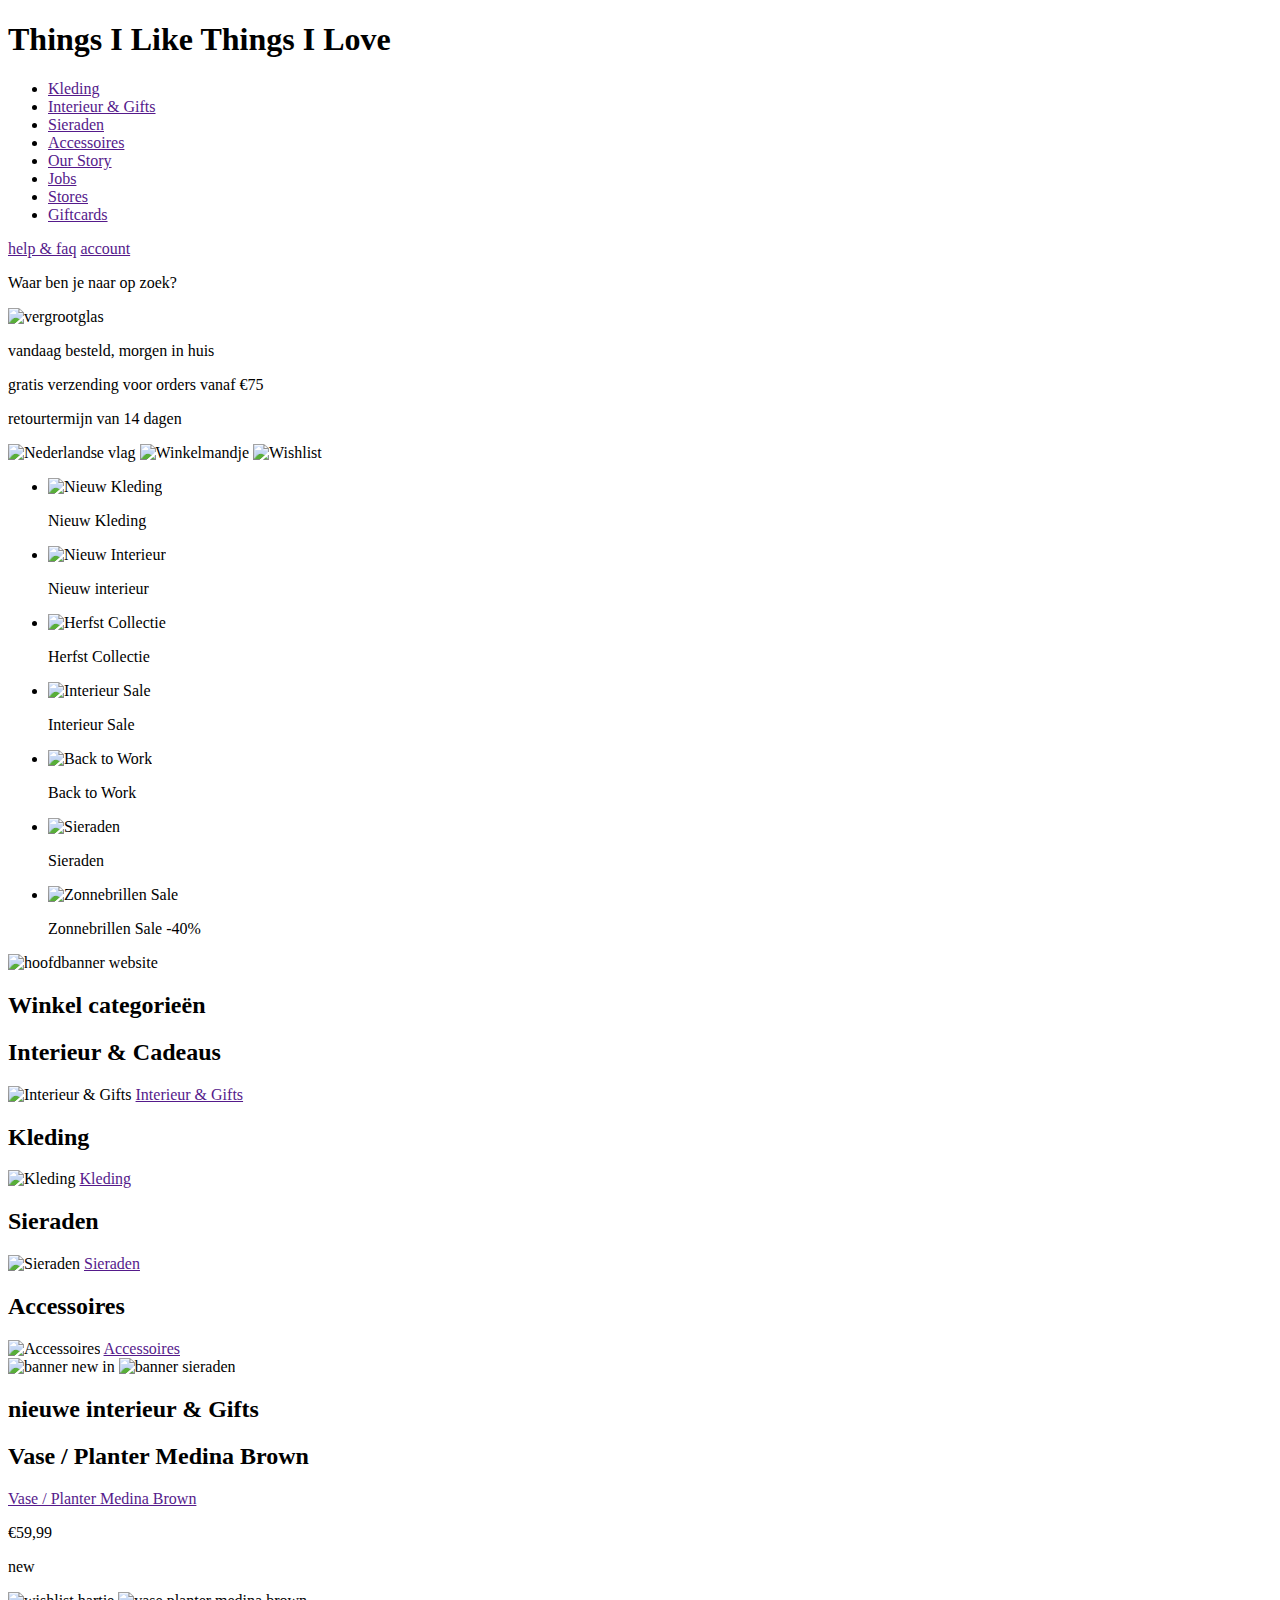
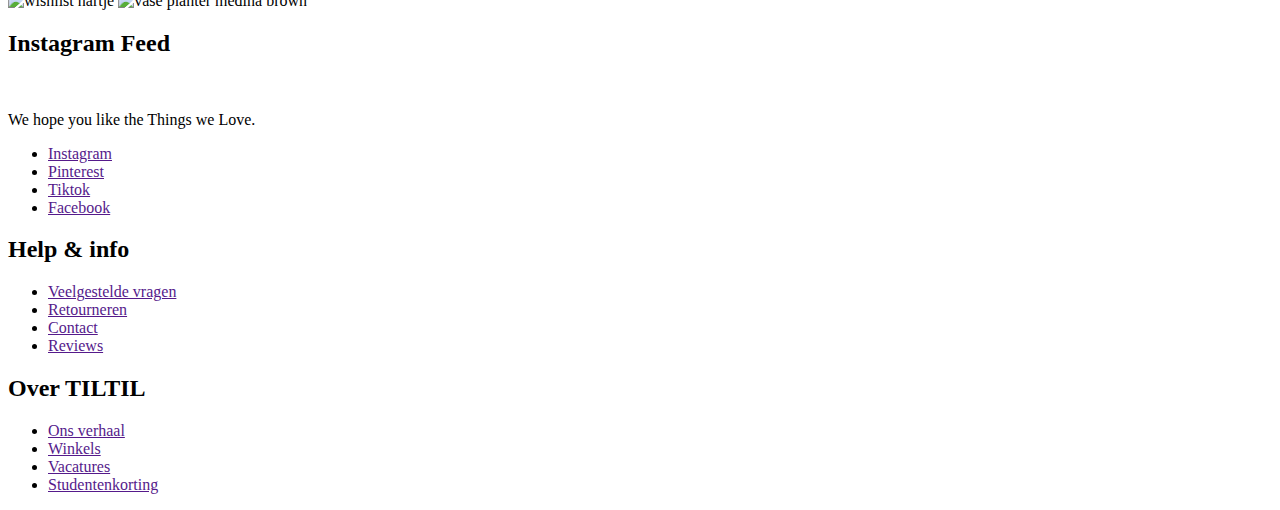
==== index.html @ 5f085f8b "Add files via upload" ====
<!DOCTYPE html>
<html lang="nl">
	
<head>
	<meta charset="UTF-8">
	<meta name="author" content="jouw naam">
	<meta name="viewport" content="width=device-width, initial-scale=1">
	
	<title>Things I Like Things I Love, opdracht FED</title>
	
	<link href="styles/style.css" rel="stylesheet">
	<link href="styles/styleindex.css" rel="stylesheet 2">
	
	<link rel="icon" type="image/svg+xml" href="images/favicon.svg">
</head>

<body>
	<header>
		<h1>Things I Like Things I Love</h1>

		<nav>
			<ul>
			  <li><a href="">Kleding</a></li>
			  <li><a href="">Interieur & Gifts</a></li>
			  <li><a href="">Sieraden</a></li>
			  <li><a href="">Accessoires</a></li>
			  <li><a href="">Our Story</a></li>
			  <li><a href="">Jobs</a></li>
			  <li><a href="">Stores</a></li>
			  <li><a href="">Giftcards</a></li>
			</ul>
		</nav>

		<a href="">help & faq</a>
		<a href="">account</a>

		<p>Waar ben je naar op zoek?</p>
		<img src="" alt="vergrootglas">

		<p>vandaag besteld, morgen in huis</p>
		<p>gratis verzending voor orders vanaf €75</p>
		<p>retourtermijn van 14 dagen</p>

		<img src="" alt="Nederlandse vlag">
		<img src="" alt="Winkelmandje">
		<img src="" alt="Wishlist">

	</header>

	<main>

		<ul>
			<li>
			  <img src="" alt="Nieuw Kleding">
			  <p>Nieuw Kleding</p>
			</li>
			<li>
			  <img src="" alt="Nieuw Interieur">
			  <p>Nieuw interieur</p>
			</li>
			<li>
			  <img src="" alt="Herfst Collectie">
			  <p>Herfst Collectie</p>
			</li>
			<li>
			  <img src="" alt="Interieur Sale">
			  <p>Interieur Sale</p>
			</li>
			<li>
			  <img src="" alt="Back to Work">
			  <p>Back to Work</p>
			</li>
			<li>
			  <img src="" alt="Sieraden">
			  <p>Sieraden</p>
			</li>
			<li>
			  <img src="" alt="Zonnebrillen Sale">
			  <p>Zonnebrillen Sale -40%</p>
			</li>
		</ul>

		<img src="" alt="hoofdbanner website">


		<section>
		
			<h2>Winkel categorieën</h2>

			<section>
			  <h2>Interieur & Cadeaus</h2>
			  <img src="" alt="Interieur & Gifts">
			  <a href="">Interieur & Gifts</a>
			</section>

			<section>
			  <h2>Kleding</h2>
			  <img src="" alt="Kleding">
			  <a href="">Kleding</a>
			</section>

			<section>
			  <h2>Sieraden</h2>
			  <img src="" alt="Sieraden">
			  <a href="">Sieraden</a>
			</section>

			<section>
			  <h2>Accessoires</h2>
			  <img src="" alt="Accessoires">
			  <a href="">Accessoires</a>
			</section>

		  </section>

		<img src="" alt="banner new in">  
		<img src="" alt="banner sieraden">

		<section> 
			<h2>nieuwe interieur & Gifts</h2>

			<section>
				<h2>Vase / Planter Medina Brown</h2>
				<a href="">Vase / Planter Medina Brown</a>
				<p>€59,99</p>
				<p>new</p>
				<img src="" alt="wishlist hartje">
				<img src="" alt="vase planter medina brown">
			</section>

			<!-- nog extra producten toevoegen -->

		</section>

		<section>

			<h2>Instagram Feed</h2>

			<img src="" alt="">
			<img src="" alt="">
			<img src="" alt="">
			<img src="" alt="">
			<img src="" alt="">
			<img src="" alt="">
			<img src="" alt="">
			<img src="" alt="">
			<img src="" alt="">

		</section>

	</main>

	<footer>
		<p>We hope you like the Things we Love.</p>

		<ul>
			<li><a href="">Instagram</a></li>
			<li><a href="">Pinterest</a></li>
			<li><a href="">Tiktok</a></li>
			<li><a href="">Facebook</a></li>
		</ul>

		<nav>
			<H2>Help & info</H2>

			<ul>
			  <li><a href="">Veelgestelde vragen</a></li>
			  <li><a href="">Retourneren</a></li>
			  <li><a href="">Contact</a></li>
			  <li><a href="">Reviews</a></li>
			</ul>

			<H2>Over TILTIL</H2>

			<ul>
			  <li><a href="">Ons verhaal</a></li>
			  <li><a href="">Winkels</a></li>
			  <li><a href="">Vacatures</a></li>
			  <li><a href="">Studentenkorting</a></li>
			</ul>
		</nav>


	</footer>

	<script defer src="scripts/script.js"></script>
</body>
	
</html>
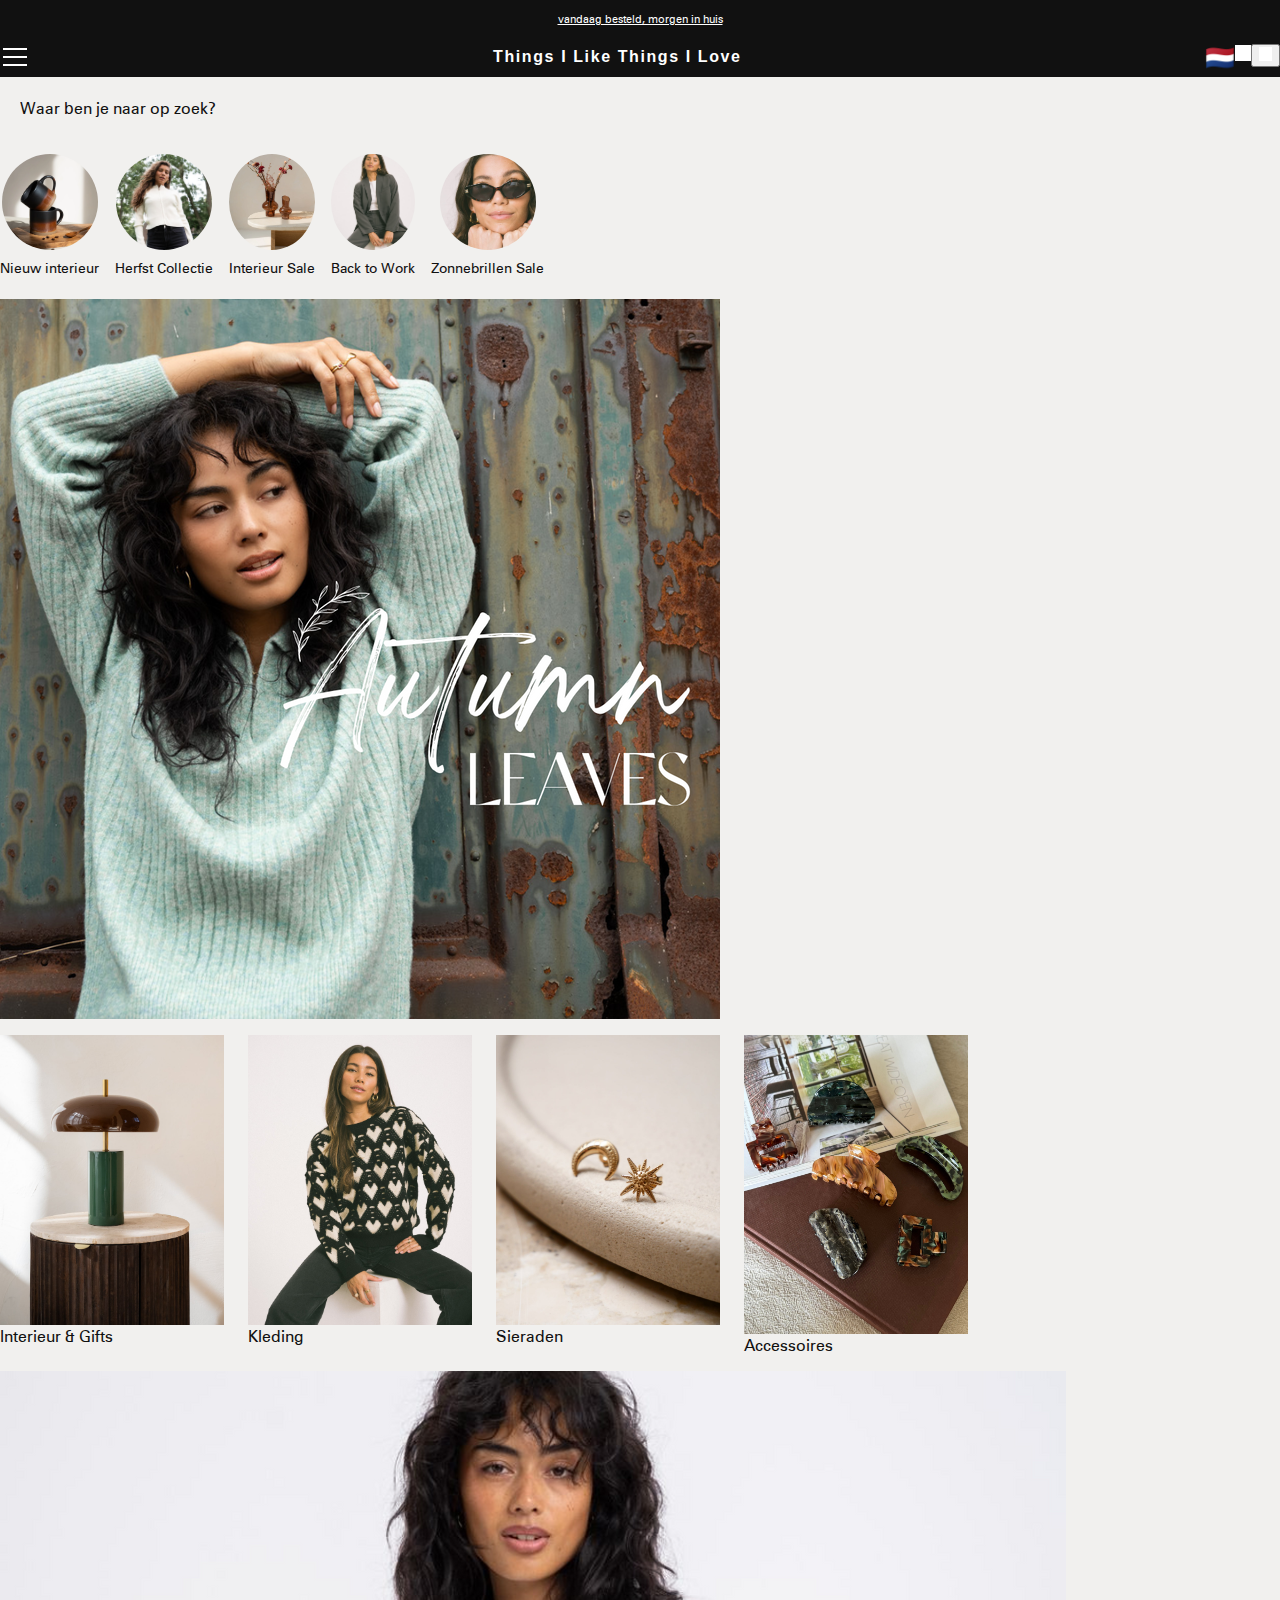
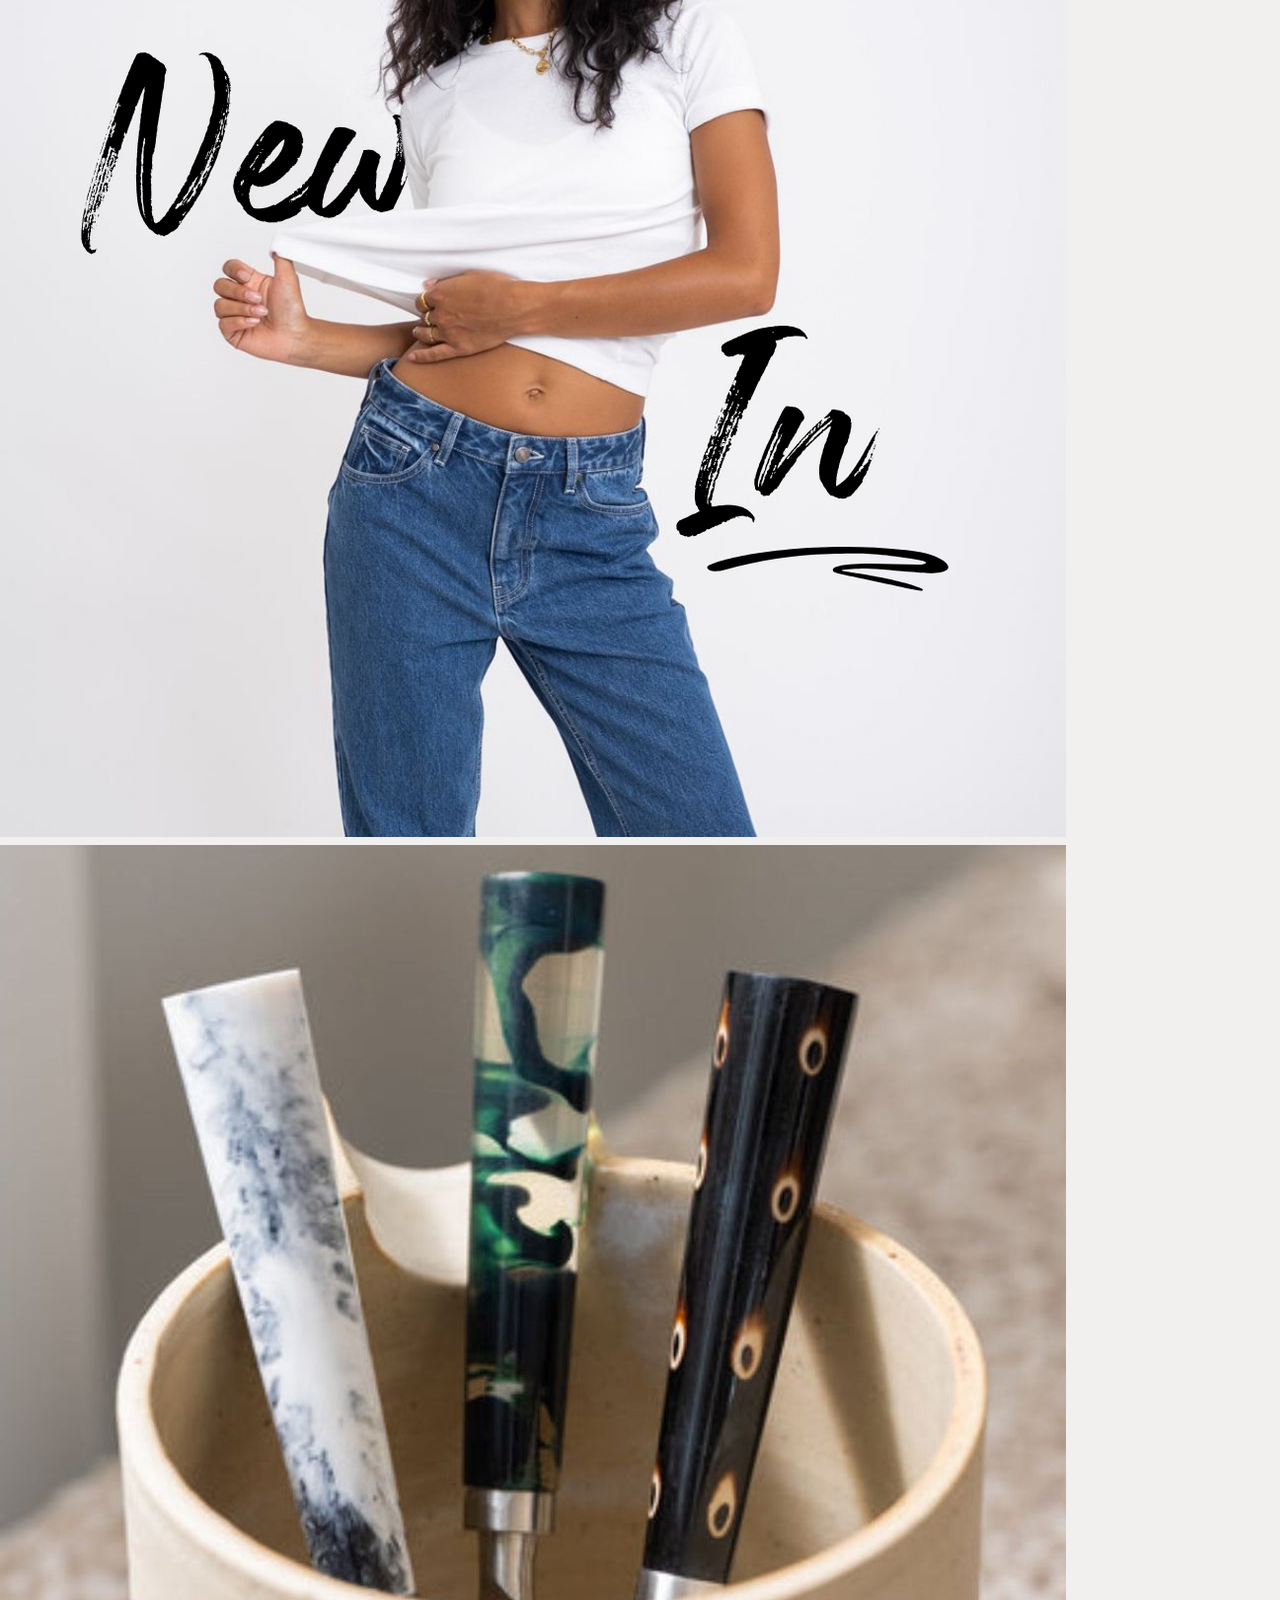
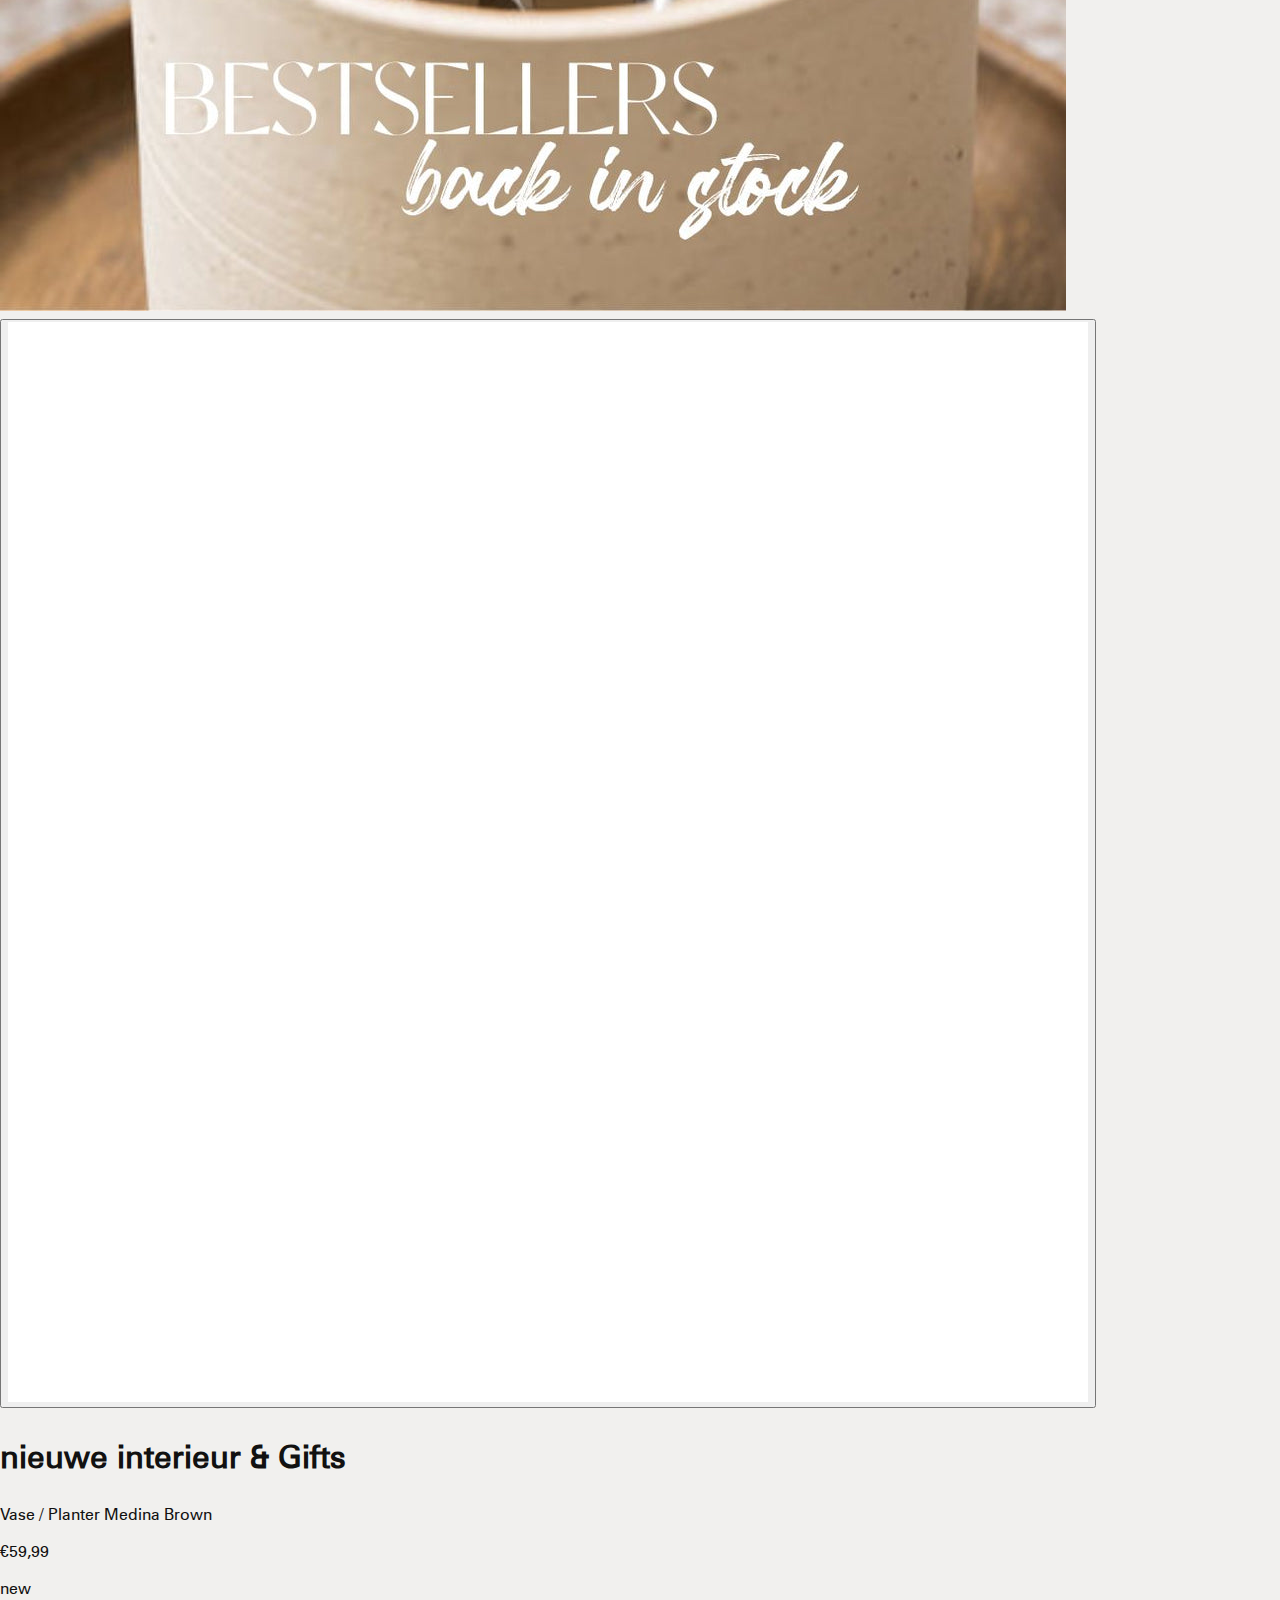
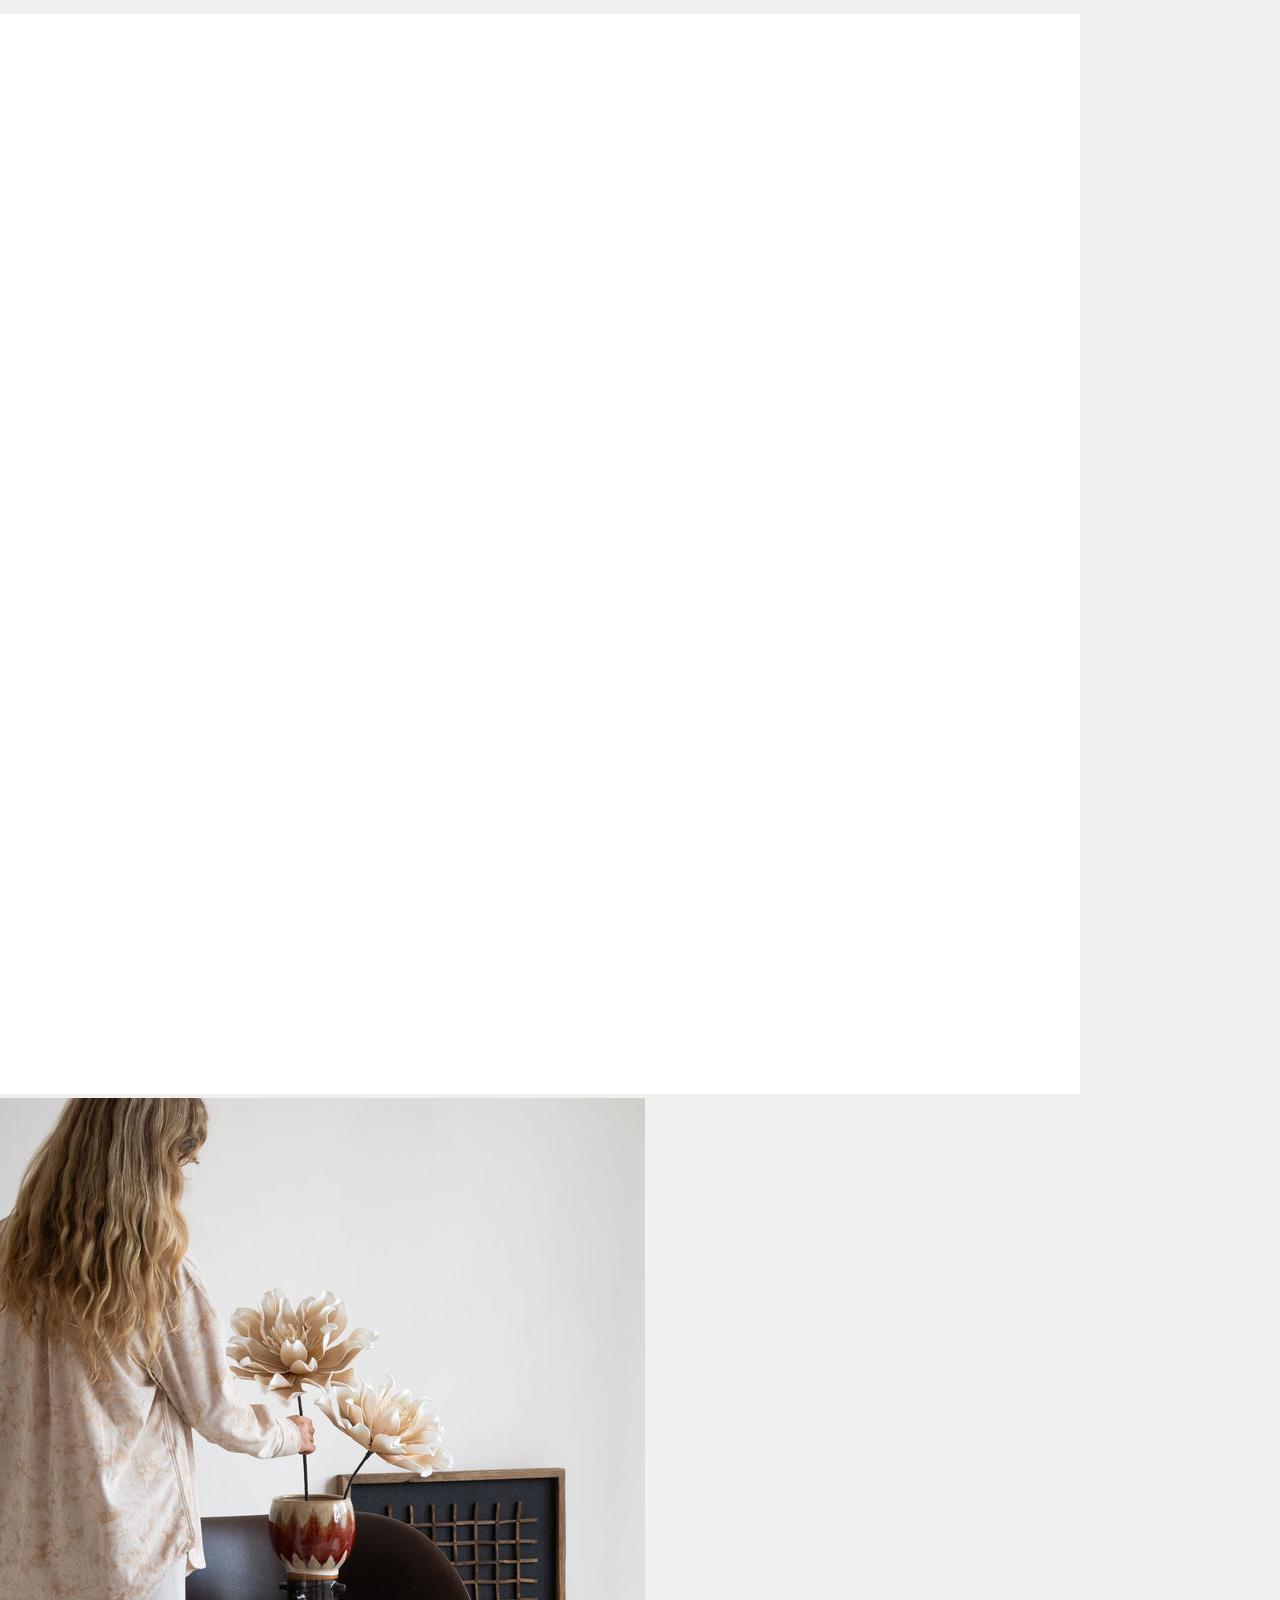
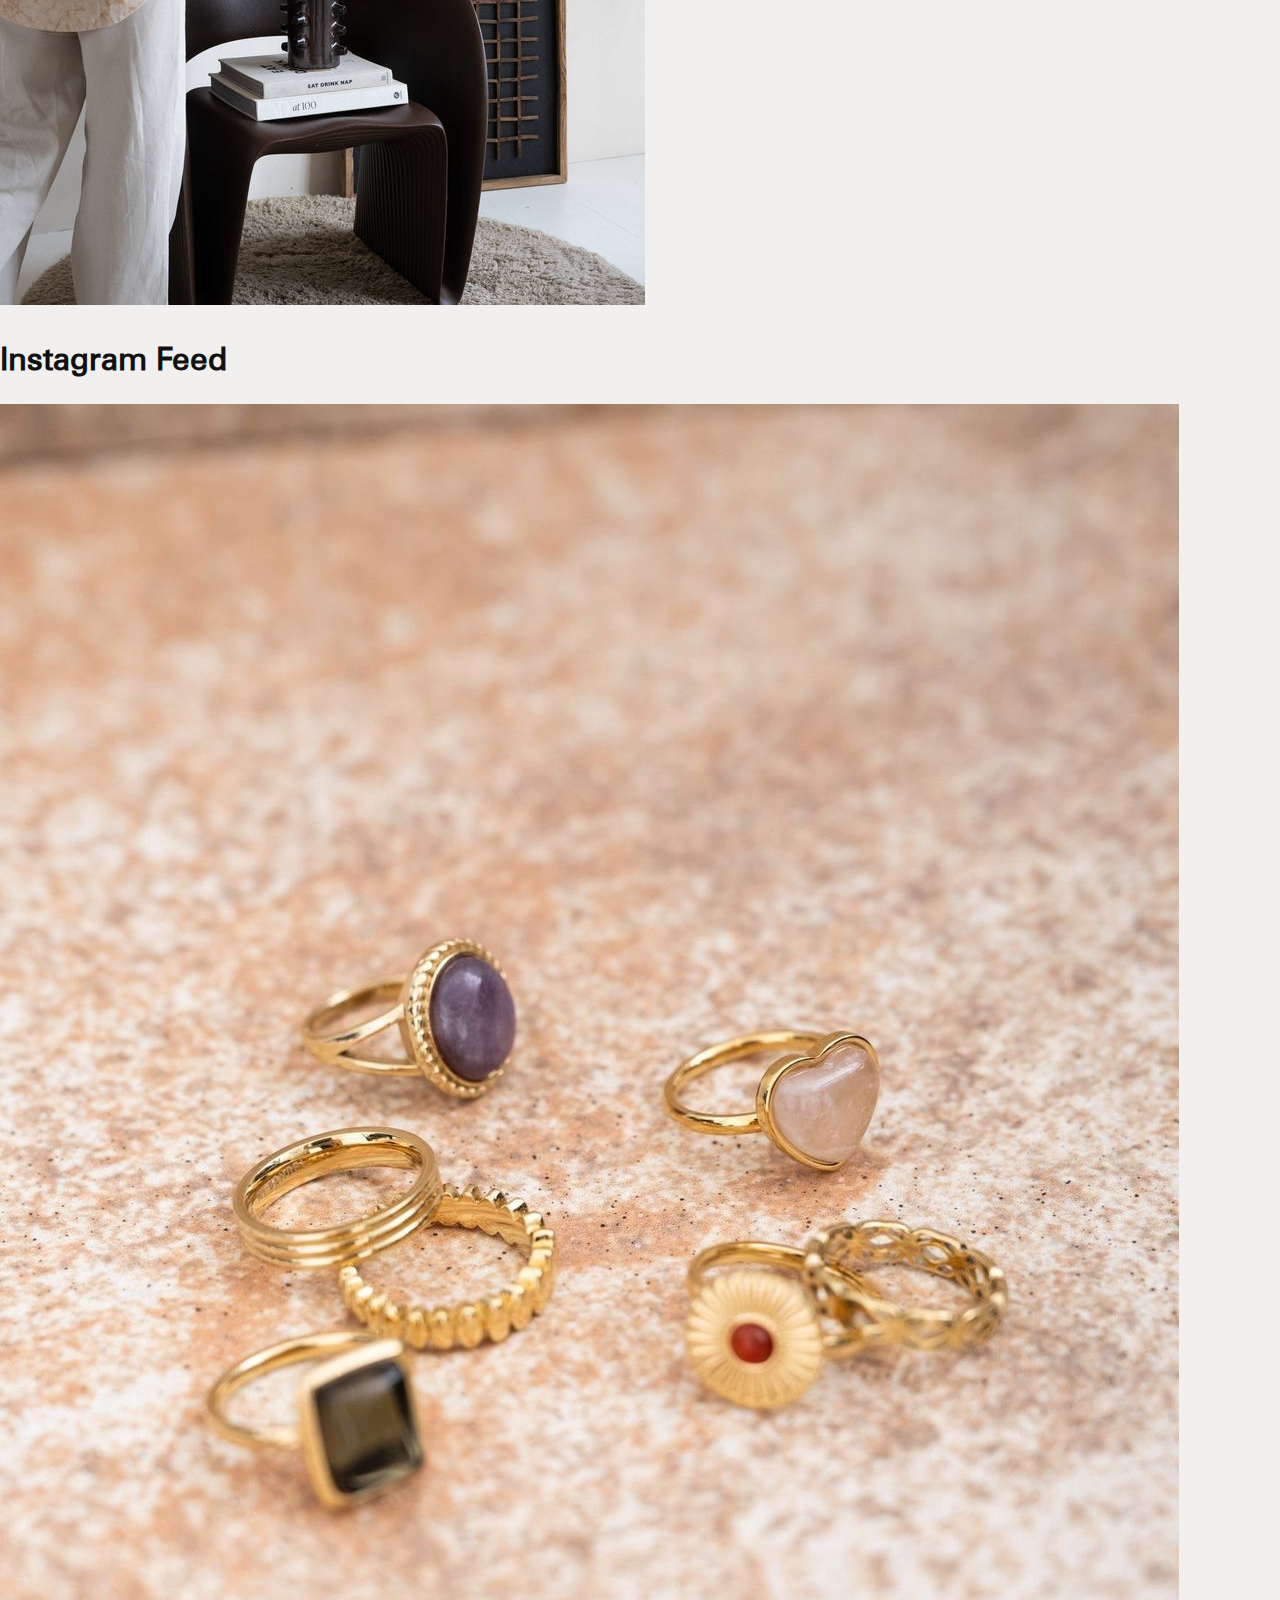
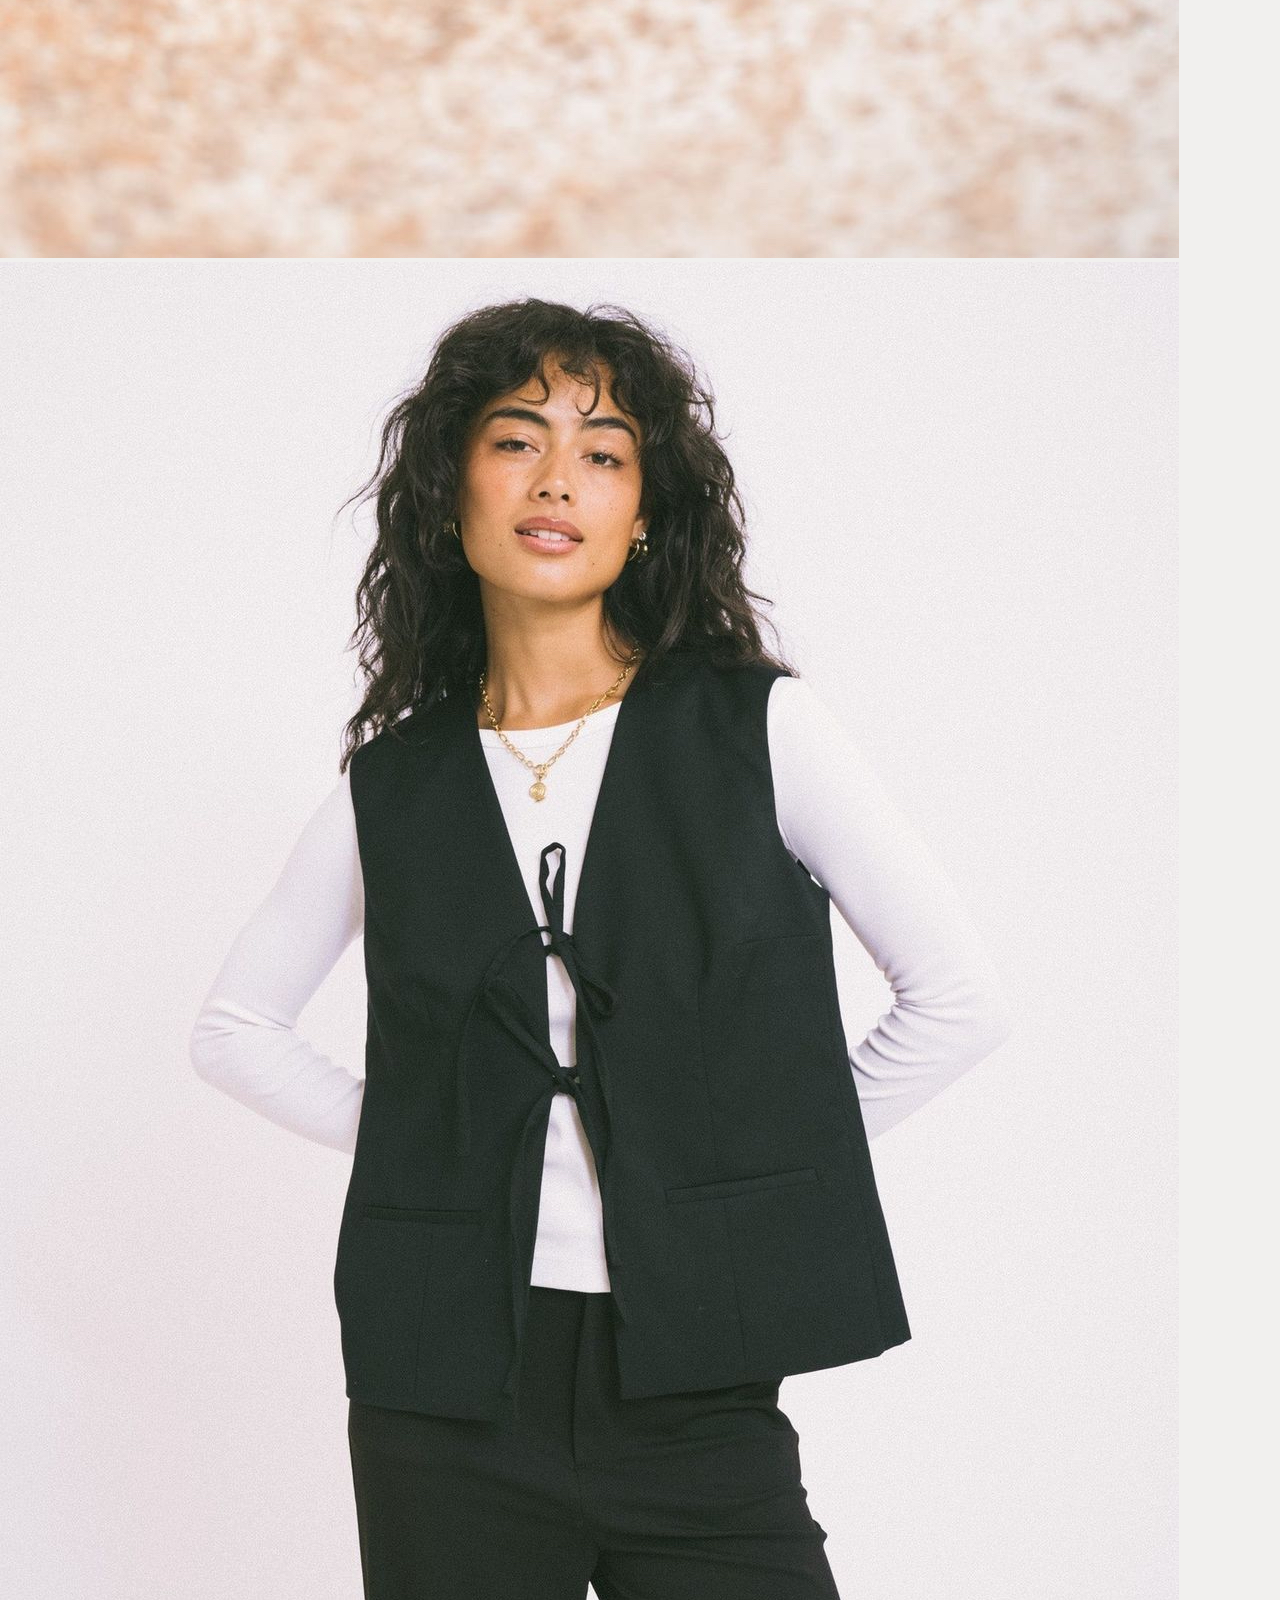
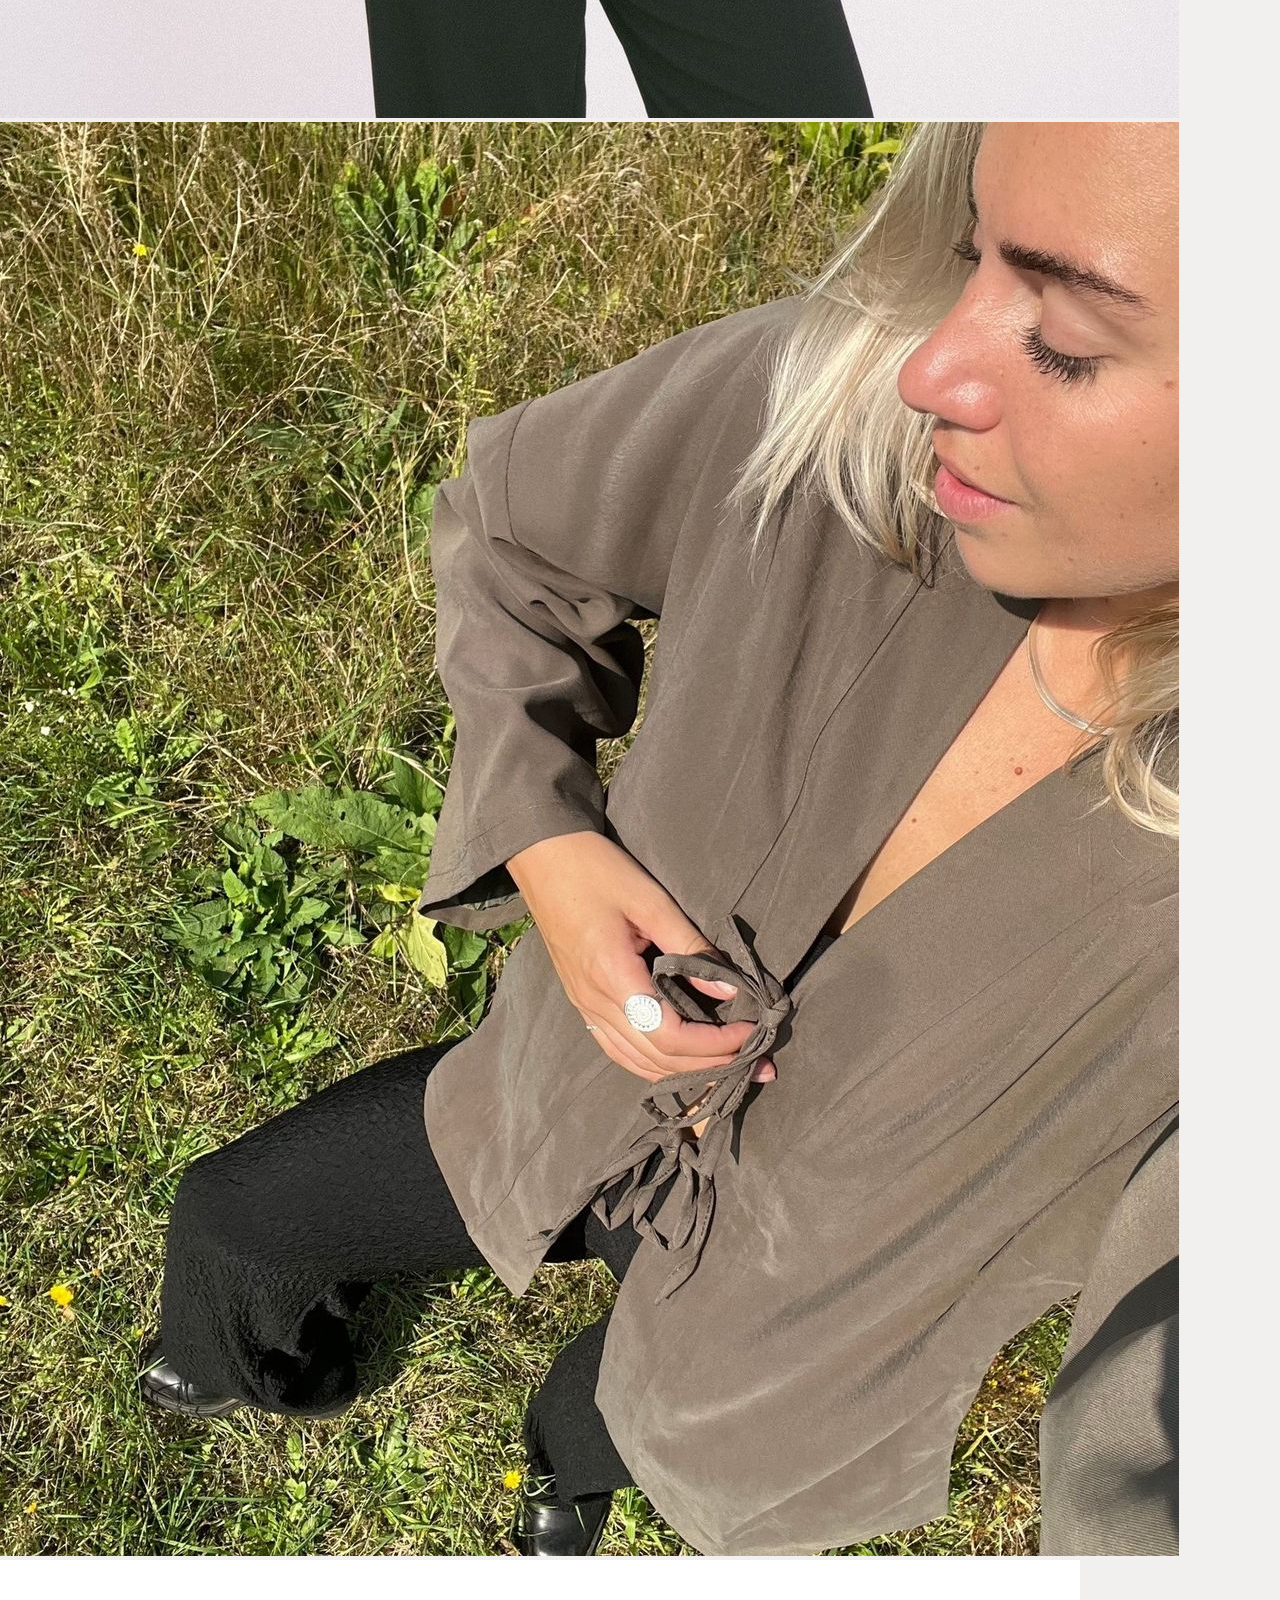
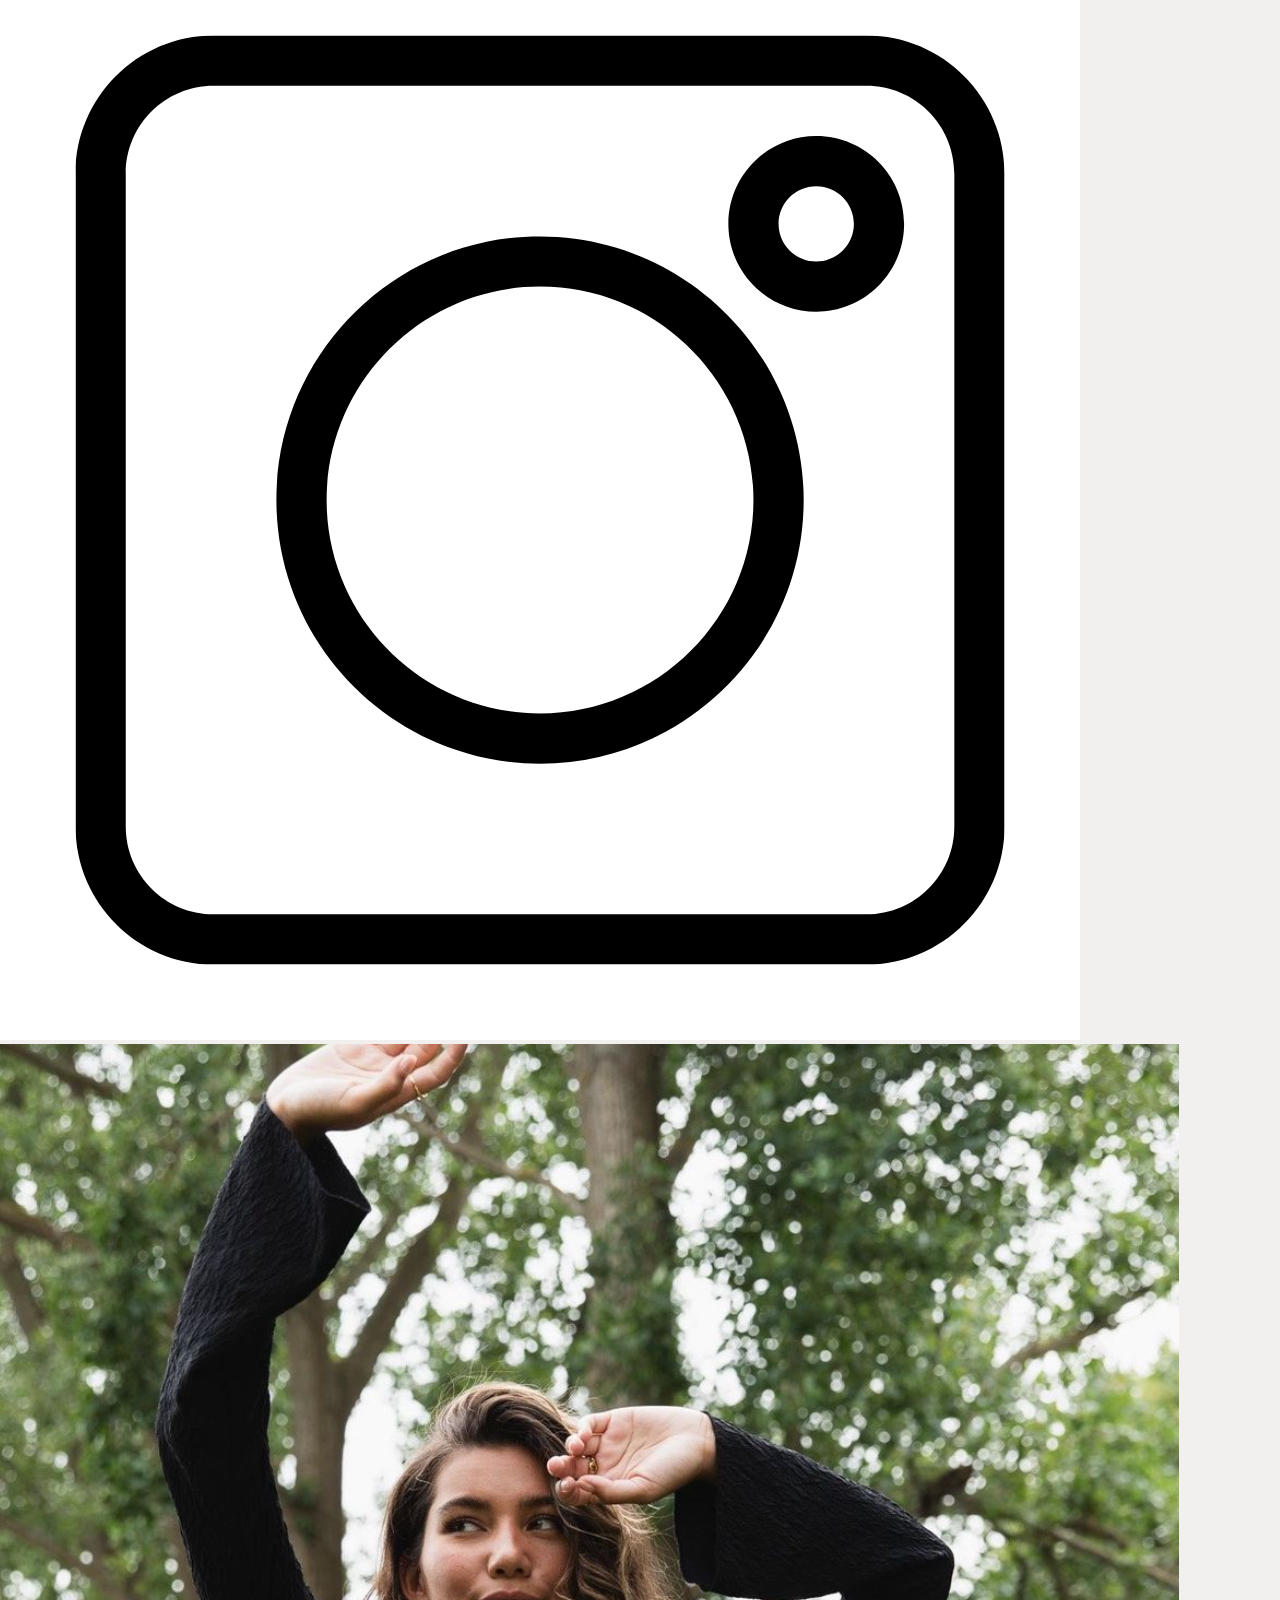
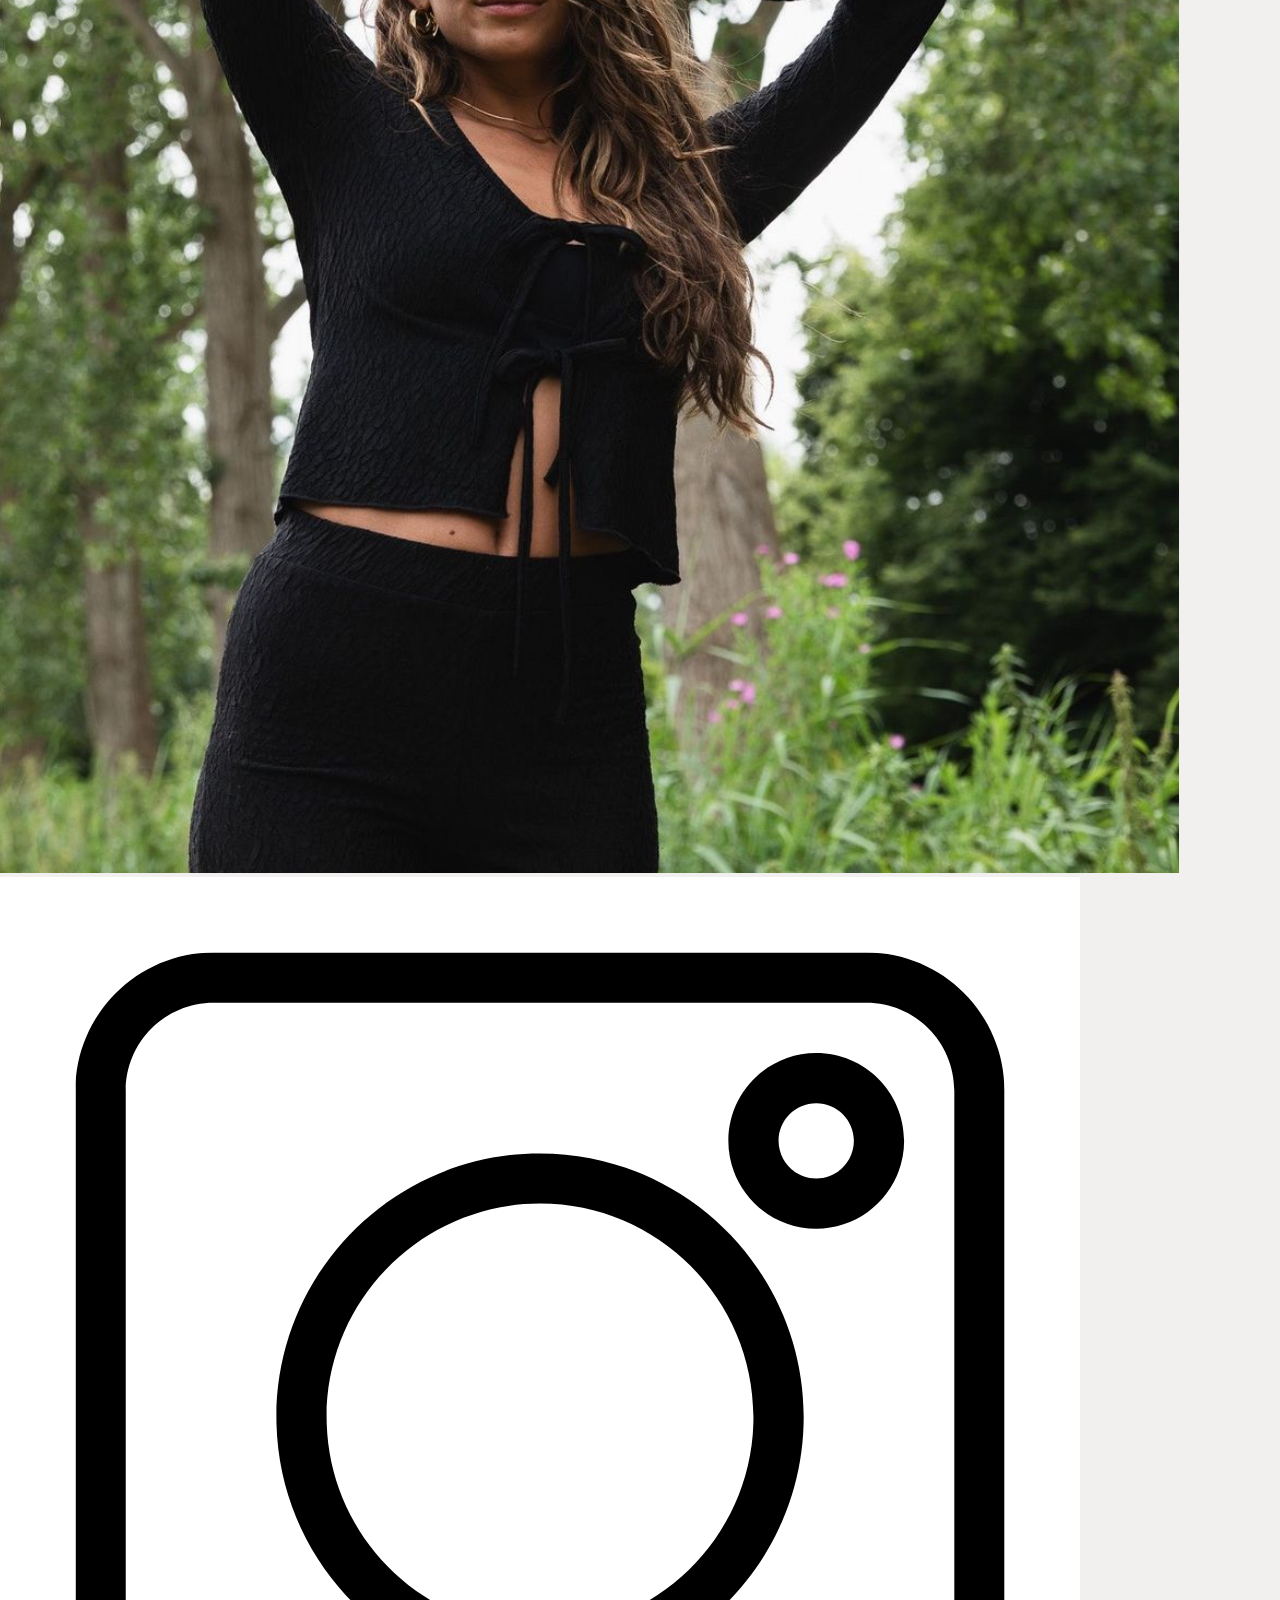
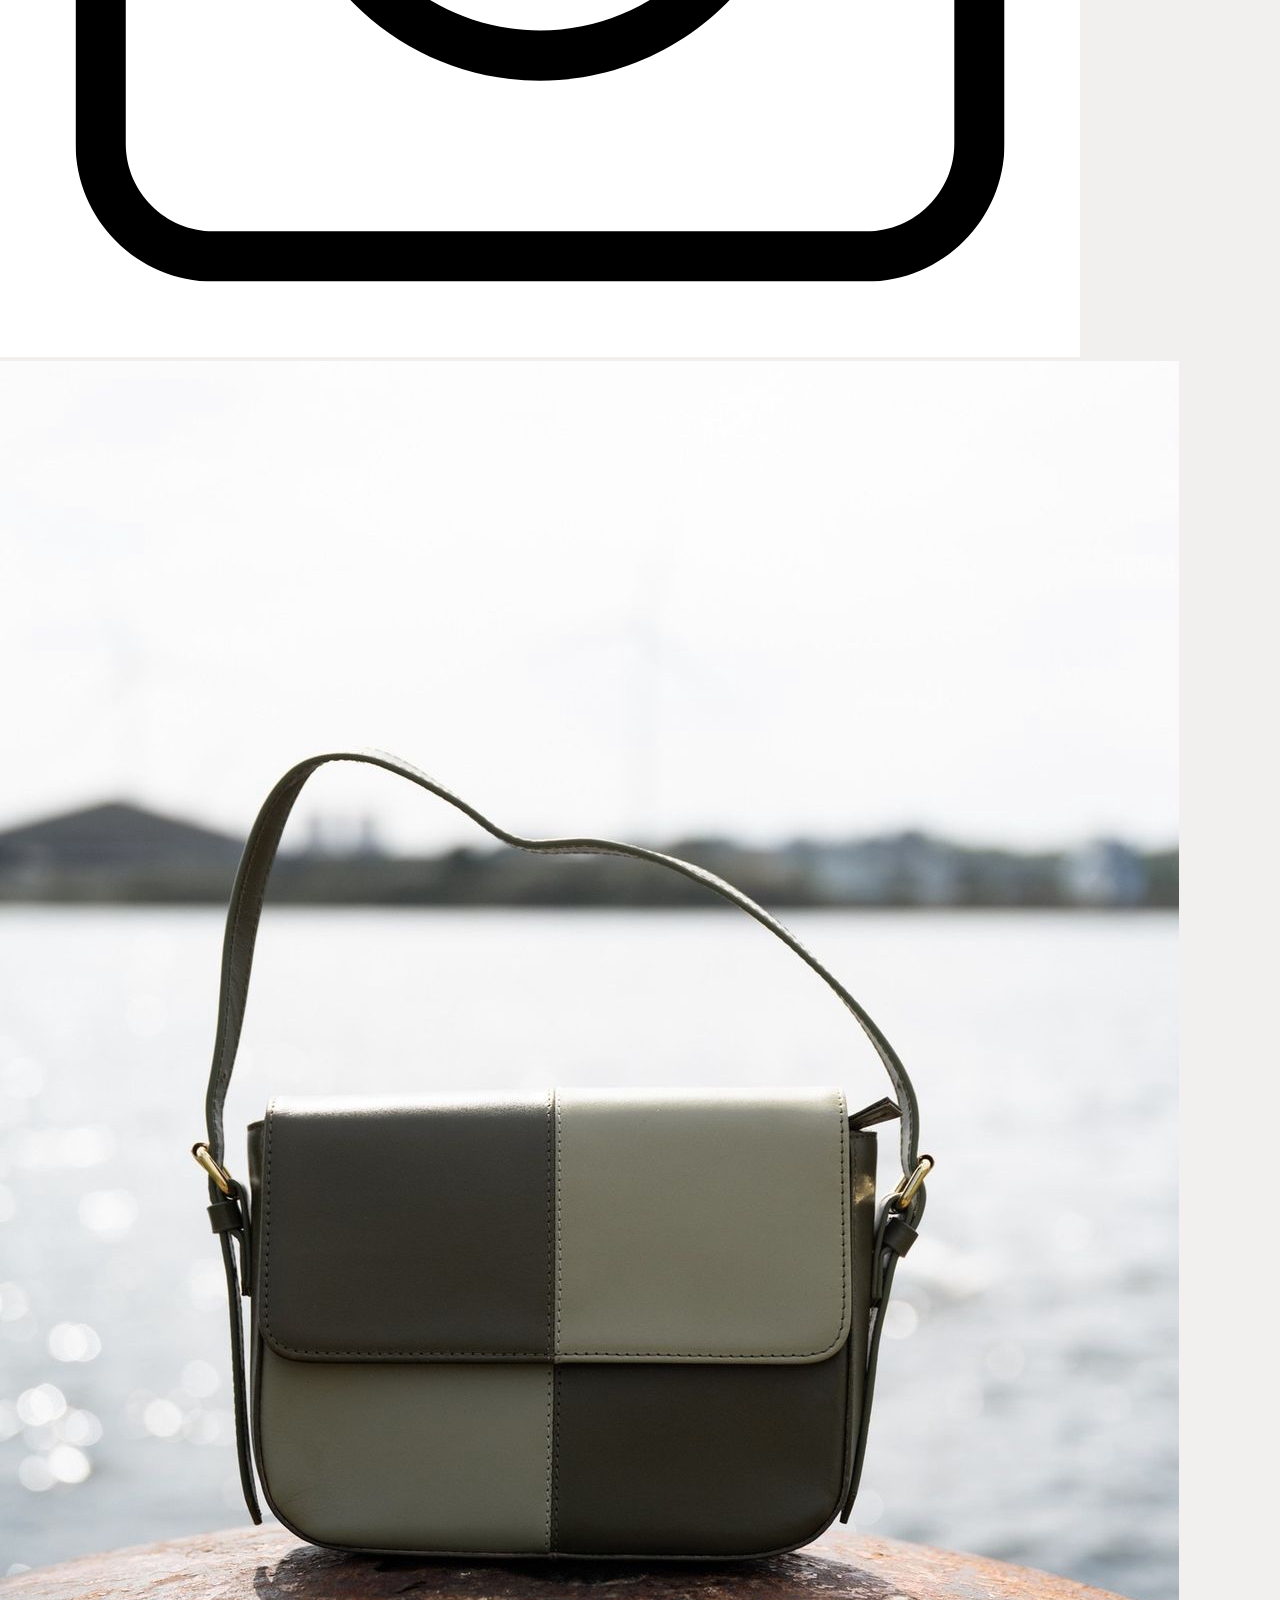
==== commit 6311f713: "Add files via upload" ====
--- a/index.html
+++ b/index.html
@@ -3,13 +3,13 @@
 	
 <head>
 	<meta charset="UTF-8">
-	<meta name="author" content="jouw naam">
+	<meta name="author" content="Aurelie">
 	<meta name="viewport" content="width=device-width, initial-scale=1">
 	
-	<title>Things I Like Things I Love, opdracht FED</title>
+	<title>Things I Like Things I Love | Homepage</title>
 	
 	<link href="styles/style.css" rel="stylesheet">
-	<link href="styles/styleindex.css" rel="stylesheet 2">
+	<link href="styles/styleindex.css" rel="stylesheet">
 	
 	<link rel="icon" type="image/svg+xml" href="images/favicon.svg">
 </head>
@@ -18,114 +18,140 @@
 	<header>
 		<h1>Things I Like Things I Love</h1>
 
+		<button>
+			<span aria-hidden="true"></span>
+			<span aria-hidden="true"></span>
+			<span aria-hidden="true"></span>
+		</button>
+
+
+
 		<nav>
 			<ul>
-			  <li><a href="">Kleding</a></li>
-			  <li><a href="">Interieur & Gifts</a></li>
-			  <li><a href="">Sieraden</a></li>
-			  <li><a href="">Accessoires</a></li>
-			  <li><a href="">Our Story</a></li>
-			  <li><a href="">Jobs</a></li>
-			  <li><a href="">Stores</a></li>
-			  <li><a href="">Giftcards</a></li>
+				<li><a href="#">Kleding</a></li>
+				<li><a lang="en" href="#">Interieur & Gifts</a></li>
+				<li><a href="#">Sieraden</a></li>
+				<li><a href="#">Accessoires</a></li>
+				<li><a href="#">Our Story</a></li>
+				<li><a lang="en" href="#">Jobs</a></li>
+				<li><a lang="en" href="#">Stores</a></li>
+				<li><a lang="en" href="#">Giftcards</a></li>
 			</ul>
 		</nav>
 
-		<a href="">help & faq</a>
-		<a href="">account</a>
-
-		<p>Waar ben je naar op zoek?</p>
-		<img src="" alt="vergrootglas">
+		<!-- <a lang="en" href="#">help & faq</a> -->
+		<!-- <a href="#">account</a> -->
+
+		<search>
+			<label for="search">zoeken</label>
+			<input id="search" type="search" placeholder="Waar ben je naar op zoek?">
+			<button aria-label="zoeken"><img src="" alt=""></button>
+		</search>
+
+		<nav>
+			<ul>
+				<li>
+					<select name="" id="">
+						<option value="🇳🇱">🇳🇱</option>
+						<option value="🇬🇧">🇬🇧</option>
+						<option value="🇩🇪">🇩🇪</option>
+					</select>
+				</li>
+				<li><a href="#">
+					<img src="images/iconen/winkelmandje.svg" alt="Winkelmandje">
+				</a></li>
+
+				<li><button href="#">
+					<img src="images/iconen/hartje.svg" alt="Wishlist">
+				</button></li>
+			
+			</ul>
+		</nav>
 
 		<p>vandaag besteld, morgen in huis</p>
-		<p>gratis verzending voor orders vanaf €75</p>
-		<p>retourtermijn van 14 dagen</p>
-
-		<img src="" alt="Nederlandse vlag">
-		<img src="" alt="Winkelmandje">
-		<img src="" alt="Wishlist">
+		<!-- nog extra tekstjes toevoegen die steeds veranderen. -->
 
 	</header>
 
 	<main>
 
-		<ul>
-			<li>
-			  <img src="" alt="Nieuw Kleding">
-			  <p>Nieuw Kleding</p>
-			</li>
-			<li>
-			  <img src="" alt="Nieuw Interieur">
-			  <p>Nieuw interieur</p>
-			</li>
-			<li>
-			  <img src="" alt="Herfst Collectie">
-			  <p>Herfst Collectie</p>
-			</li>
-			<li>
-			  <img src="" alt="Interieur Sale">
-			  <p>Interieur Sale</p>
-			</li>
-			<li>
-			  <img src="" alt="Back to Work">
-			  <p>Back to Work</p>
-			</li>
-			<li>
-			  <img src="" alt="Sieraden">
-			  <p>Sieraden</p>
-			</li>
-			<li>
-			  <img src="" alt="Zonnebrillen Sale">
-			  <p>Zonnebrillen Sale -40%</p>
-			</li>
-		</ul>
-
-		<img src="" alt="hoofdbanner website">
-
+		<section>
+			<ul>
+				<li>
+					<img src="images/bolletjes/nieuwinterieur.jpg" alt="Nieuw Interieur">
+					<p>Nieuw interieur</p>
+				</li>
+				<li>
+					<img src="images/bolletjes/fallcollection.jpg" alt="Herfst Collectie">
+					<p>Herfst Collectie</p>
+				</li>
+				<li>
+					<img src="images/bolletjes/interieursale.jpg" alt="Interieur Sale">
+					<p>Interieur Sale</p>
+				</li>
+				<li>
+					<img src="images/bolletjes/backtowork.jpg" alt="Back to Work">
+					<p>Back to Work</p>
+				</li>
+				<li>
+					<img src="images/bolletjes/zonnebrillensale.jpg" alt="Zonnebrillen Sale">
+					<p>Zonnebrillen Sale</p>
+				</li>
+			</ul>
+		</section>
+
+
+
+		<img src="images/banner/bannerautumnleavesvierkant.png" alt="hoofdbanner website">
+		<!--Schaalbaar maken, dit is 1080x1080px voor mobiel, voor desktop is er een bredere banner-->
 
 		<section>
 		
-			<h2>Winkel categorieën</h2>
-
-			<section>
-			  <h2>Interieur & Cadeaus</h2>
-			  <img src="" alt="Interieur & Gifts">
-			  <a href="">Interieur & Gifts</a>
-			</section>
-
-			<section>
-			  <h2>Kleding</h2>
-			  <img src="" alt="Kleding">
-			  <a href="">Kleding</a>
-			</section>
-
-			<section>
-			  <h2>Sieraden</h2>
-			  <img src="" alt="Sieraden">
-			  <a href="">Sieraden</a>
-			</section>
-
-			<section>
-			  <h2>Accessoires</h2>
-			  <img src="" alt="Accessoires">
-			  <a href="">Accessoires</a>
-			</section>
-
-		  </section>
-
-		<img src="" alt="banner new in">  
-		<img src="" alt="banner sieraden">
+			<h2 aria-hidden="true">Winkel categorieën</h2>
+
+			<ul>
+				<li>
+			  		<h3>Interieur & Cadeaus</h2>
+			  		<img src="images/categorien/interieurcategorie.jpg" alt="Interieur & Gifts">
+			  		<a href="#">Interieur & Gifts</a>
+				</li>
+
+				<li>
+			  		<h3>Kleding</h3>
+			  		<img src="images/categorien/kledingcategorie.jpg" alt="Kleding">
+			  		<a href="#">Kleding</a>
+				</li>
+
+				<li>
+			  		<h3>Sieraden</h2>
+			  		<img src="images/categorien/sieradencategorie.jpg" alt="Sieraden">
+			  		<a href="#">Sieraden</a>
+				</li>
+
+				<li>
+			  		<h3>Accessoires</h2>
+			  		<img src="images/categorien/accessoirescategorie.jpg" alt="Accessoires">
+			  		<a href="#">Accessoires</a>
+				</li>
+			</ul>
+
+		</section>
+
+		<section>
+			<img src="images/mini banners/newinbanner.png" alt="banner new in">  
+			<img src="images/mini banners/ bestsellersbanner.jpg" alt="banner bestsellers">
+			<button><img src="images/iconen/winkelmandje.svg" alt="winkelmandje"></button>
+		</section>
 
 		<section> 
 			<h2>nieuwe interieur & Gifts</h2>
 
 			<section>
-				<h2>Vase / Planter Medina Brown</h2>
 				<a href="">Vase / Planter Medina Brown</a>
 				<p>€59,99</p>
 				<p>new</p>
-				<img src="" alt="wishlist hartje">
-				<img src="" alt="vase planter medina brown">
+				<img src="images/iconen/hartje.svg" alt="wishlist hartje">
+				<img src="images/index/vaseplantermedina.jpg" alt="vase planter medina brown">
 			</section>
 
 			<!-- nog extra producten toevoegen -->
@@ -136,15 +162,35 @@
 
 			<h2>Instagram Feed</h2>
 
-			<img src="" alt="">
-			<img src="" alt="">
-			<img src="" alt="">
-			<img src="" alt="">
-			<img src="" alt="">
-			<img src="" alt="">
-			<img src="" alt="">
-			<img src="" alt="">
-			<img src="" alt="">
+			<img src="images/instagram feed/insta1.jpg" alt="verschillende gouden ringen">
+			<a href="#" aria-hidden="true">
+				<img src="" alt=""/>
+			</a>
+			
+			<img src="images/instagram feed/insta2.jpg" alt="model met zwart gilet met strikjes">
+			<a href="#" aria-hidden="true"></a>
+				<img src="" alt=""/>
+			</a>
+
+			<img src="images/instagram feed/insta3.jpg" alt="model met leger groene kimono">
+			<a href="#" aria-hidden="true"></a>
+				<img src="images/iconen/instagram.svg" alt="Instagram logo"/>
+			</a>
+
+			<img src="images/instagram feed/insta4.jpg" alt="model met zwarte top met strikjes">
+			<a href="#" aria-hidden="true"></a>
+			<img src="images/iconen/instagram.svg" alt="Instagram logo"/>
+			</a>
+
+			<img src="images/instagram feed/insta5.jpg" alt="tasje met blokkenpatroon in beige en groen">
+			<a href="#" aria-hidden="true"></a>
+			<img src="images/iconen/instagram.svg" alt="Instagram logo"/>
+			</a>
+
+			<img src="images/instagram feed/insta6.jpg" alt="twee modellen, linker model heeft een gestreepte trui, rechter model heeft een topje van mesh aan. ">
+			<a href="#" aria-hidden="true"></a>
+			<img src="images/iconen/instagram.svg" alt="Instagram logo"/>
+			</a>
 
 		</section>
 
@@ -164,19 +210,19 @@
 			<H2>Help & info</H2>
 
 			<ul>
-			  <li><a href="">Veelgestelde vragen</a></li>
-			  <li><a href="">Retourneren</a></li>
-			  <li><a href="">Contact</a></li>
-			  <li><a href="">Reviews</a></li>
+			  <li><a href="#">Veelgestelde vragen</a></li>
+			  <li><a href="#">Retourneren</a></li>
+			  <li><a href="#">Contact</a></li>
+			  <li><a href="#">Reviews</a></li>
 			</ul>
 
 			<H2>Over TILTIL</H2>
 
 			<ul>
-			  <li><a href="">Ons verhaal</a></li>
-			  <li><a href="">Winkels</a></li>
-			  <li><a href="">Vacatures</a></li>
-			  <li><a href="">Studentenkorting</a></li>
+			  <li><a href="#">Ons verhaal</a></li>
+			  <li><a href="#">Winkels</a></li>
+			  <li><a href="#">Vacatures</a></li>
+			  <li><a href="#">Studentenkorting</a></li>
 			</ul>
 		</nav>
 
--- a/styles/style.css
+++ b/styles/style.css
@@ -0,0 +1,244 @@
+@font-face {
+  font-family: 'Tiltil';
+  src: url('../fonts/Tiltil-Regular.otf') format('otf');
+  font-weight: normal;
+  font-style: normal;
+}
+
+@font-face {
+  font-family: 'Zurich';
+  src: url('../fonts/zurich.woff2') format('woff2');
+  font-weight: normal;
+  font-style: normal;
+}
+
+@font-face {
+  font-family: 'NeuzeItOffice';
+  src: url('../fonts/neuzeitoffice.woff2') format('woff2');
+  font-weight: normal;
+  font-style: normal;
+}
+
+
+
+
+
+/**************/
+/* CSS REMEDY */
+/**************/
+*, *::after, *::before {
+  box-sizing: border-box;  
+}
+
+
+
+
+
+/*********************/
+/* CUSTOM PROPERTIES */
+/*********************/
+:root {
+  --color-text: #111;
+  --color-background: #f1f0ee;
+  --color-header: #111;
+  --color-heading-text: #fff;
+  --font-primary: 'Zurich', sans-serif;
+  --font-heading: 'Tiltil', sans-serif;
+  --font-heading2:'NeuzeItOffice', sans-serif;
+}
+
+
+
+
+
+
+/************/
+/* ALGEMEEN */
+/************/
+
+body {
+  background-color: var(--color-background);
+  color: var(--color-text);
+  font-family: var(--font-primary);
+  margin: 0; 
+}
+
+a {
+  color: var(--color-text);
+  text-decoration: none;
+}
+
+p {
+  color: var(--color-text);
+}
+
+h2 {
+  font-family: var(--font-primary);
+  font-size: 2em;
+}
+
+img {
+  max-width: 100%;
+}
+
+select {
+  -webkit-appearance: none;
+  appearance: none;
+  background-color: transparent;
+  border: none;
+  font-size: 1.5em;
+}
+
+
+/* HEADER */
+
+header {
+  background-color: var(--color-header);
+  display: flex;
+  flex-wrap: wrap;
+  justify-content: space-between;
+  align-items: center;
+
+}
+
+header h1 {
+  padding-left: 0.25em;
+  padding-right: 0.25em;
+  font-family: var(--font-heading);
+  letter-spacing: 0.1em;
+  font-size: 1em;
+  color: var(--color-heading-text);
+  text-align: center;
+}
+
+header > button:nth-of-type(1) {
+  order: -1;
+  background-color: transparent;
+  border: none;
+  padding: 0.25em;
+  cursor: pointer;
+  display: flex;
+  flex-direction: column;
+  justify-content: space-around;
+  align-items: center;
+  width: 30px;
+  height: 30px;
+  position: relative;
+  z-index: 2;
+}
+
+header > button:nth-of-type(1) span {
+  background-color: #fff;
+  height: 2px;
+  width: 100%;
+}
+
+header nav:nth-of-type(1) {
+  position: fixed;
+  inset: 0;
+  background-color: #000;
+  transform: translateX(-100%);
+}
+
+/* Search bar styling */
+header search {
+  order:1;
+  width: 100%; 
+  background-color: #f1f0ee;
+  padding: 0.5em;
+  position: relative;
+}
+
+header search label {
+  display: none; 
+}
+
+header search input {
+  width: 100%; 
+  padding: 0.75em; 
+  background-color: #f1f0ee; 
+  border: 1px;
+  border-color: #111;
+  font-size: 1rem;
+  font-family: var(--font-primary);
+  color: var(--color-text); 
+}
+
+header search input::placeholder {
+  color: var(--color-text); 
+  text-align: left;
+}
+
+header search input[type="search"]::-webkit-search-cancel-button {
+  -webkit-appearance: none; /* Verwijderd het kruisje in het input veld */
+}
+
+
+header search button {
+  position: absolute;
+  right: 1em; 
+  top: 50%;
+  transform: translateY(-50%);
+  background: none;
+  border: none;
+  cursor: pointer;
+  font-size: 1.25em; 
+  color: var(--color-text); 
+}
+
+header search button::before {
+  /* content: '🔍'; */
+}
+
+header nav:nth-of-type(2) {
+
+}
+
+header nav:nth-of-type(2) ul {
+  display: flex;
+  padding: 0;
+  margin: 0;
+  list-style: none;
+}
+
+header nav:nth-of-type(2) img {
+  width:1em;
+
+}
+
+header p {
+  order: -2;
+  width: 100%;
+  text-align: center;
+  font-size: 0.7rem;
+  text-decoration: underline;
+  color: var(--color-heading-text);
+}
+
+
+
+header nav:nth-of-type(1) {
+  position: fixed;
+  inset: 0;
+  background-color: #f1f0ee;
+  transform: translateX(-100%); /* Menu verborgen */
+  padding: 0.75em;
+  display: flex;
+  flex-direction: column; 
+  z-index: 10; /* Zorg dat het boven andere elementen komt */
+}
+
+header nav:nth-of-type(1) ul {
+  list-style: none; 
+}
+
+header nav:nth-of-type(1) li {
+  width: 100%;
+  border-bottom: 1px solid #111;
+}
+
+header nav:nth-of-type(1) li:last-child {
+  border-bottom: none; /* Geen lijn onder het laatste item */
+}
+
+header nav:nth-of-ty--- a/styles/styleindex.css
+++ b/styles/styleindex.css
@@ -0,0 +1,83 @@
+/* bolletjes */
+
+section:nth-of-type(1) ul {
+  display: flex;
+  flex-wrap: nowrap; 
+  gap: 1rem; 
+  padding: 0;
+  margin-bottom: 0.5em;
+  margin-top: 1em; 
+  overflow-x: auto; 
+  white-space: nowrap; 
+}
+
+section:nth-of-type(1) li {
+  display: flex;
+  flex-direction: column;
+  align-items: center;
+  max-width: 150px; 
+}
+
+section:nth-of-type(1) li img {
+  width: 100%;
+  height: auto;
+  max-width: 6em; 
+  max-height: 6em;  
+  object-fit: cover; 
+  border-radius: 50%;
+}
+
+section:nth-of-type(1) li p {
+  margin-top: 0.5rem;
+  font-size: 0.9rem;
+  text-align: center;
+}
+  
+  /* Voor alle banners */
+  img[alt*="banner"], img[alt*="newinbanner"], img[alt*="bestsellersbanner"] {
+    display: block;
+    max-width: 100%;
+    height: auto;
+    margin-bottom: 0.5em;
+  }
+
+  /* tweede sectie met de categorien */
+
+
+  /* Verberg visueel, maar laten zien voor screen readers bron: https://webaim.org/techniques/css/invisiblecontent/ */
+h2[aria-hidden="true"], h3 {
+    position: absolute;
+    width: 1px;
+    height: 1px;
+    margin: -1px;
+    padding: 0;
+    overflow: hidden;
+    clip: rect(0, 0, 0, 0);
+    border: 0;
+  }
+
+  section:nth-of-type(2) ul {
+    display: flex;
+    flex-wrap: nowrap;
+    gap: 1.5rem;
+    padding: 0;
+    overflow-x: auto;
+    list-style-type: none;
+  }
+  
+  section:nth-of-type(2) ul li {
+    position: relative;
+    width: 14em;
+    height: auto;
+    display:grid;
+
+  }
+  
+  section:nth-of-type(2) ul li img {
+    width: 100%;
+    height: 100%;
+    object-fit: cover;
+
+    grid-area: 1/1;
+  }
+  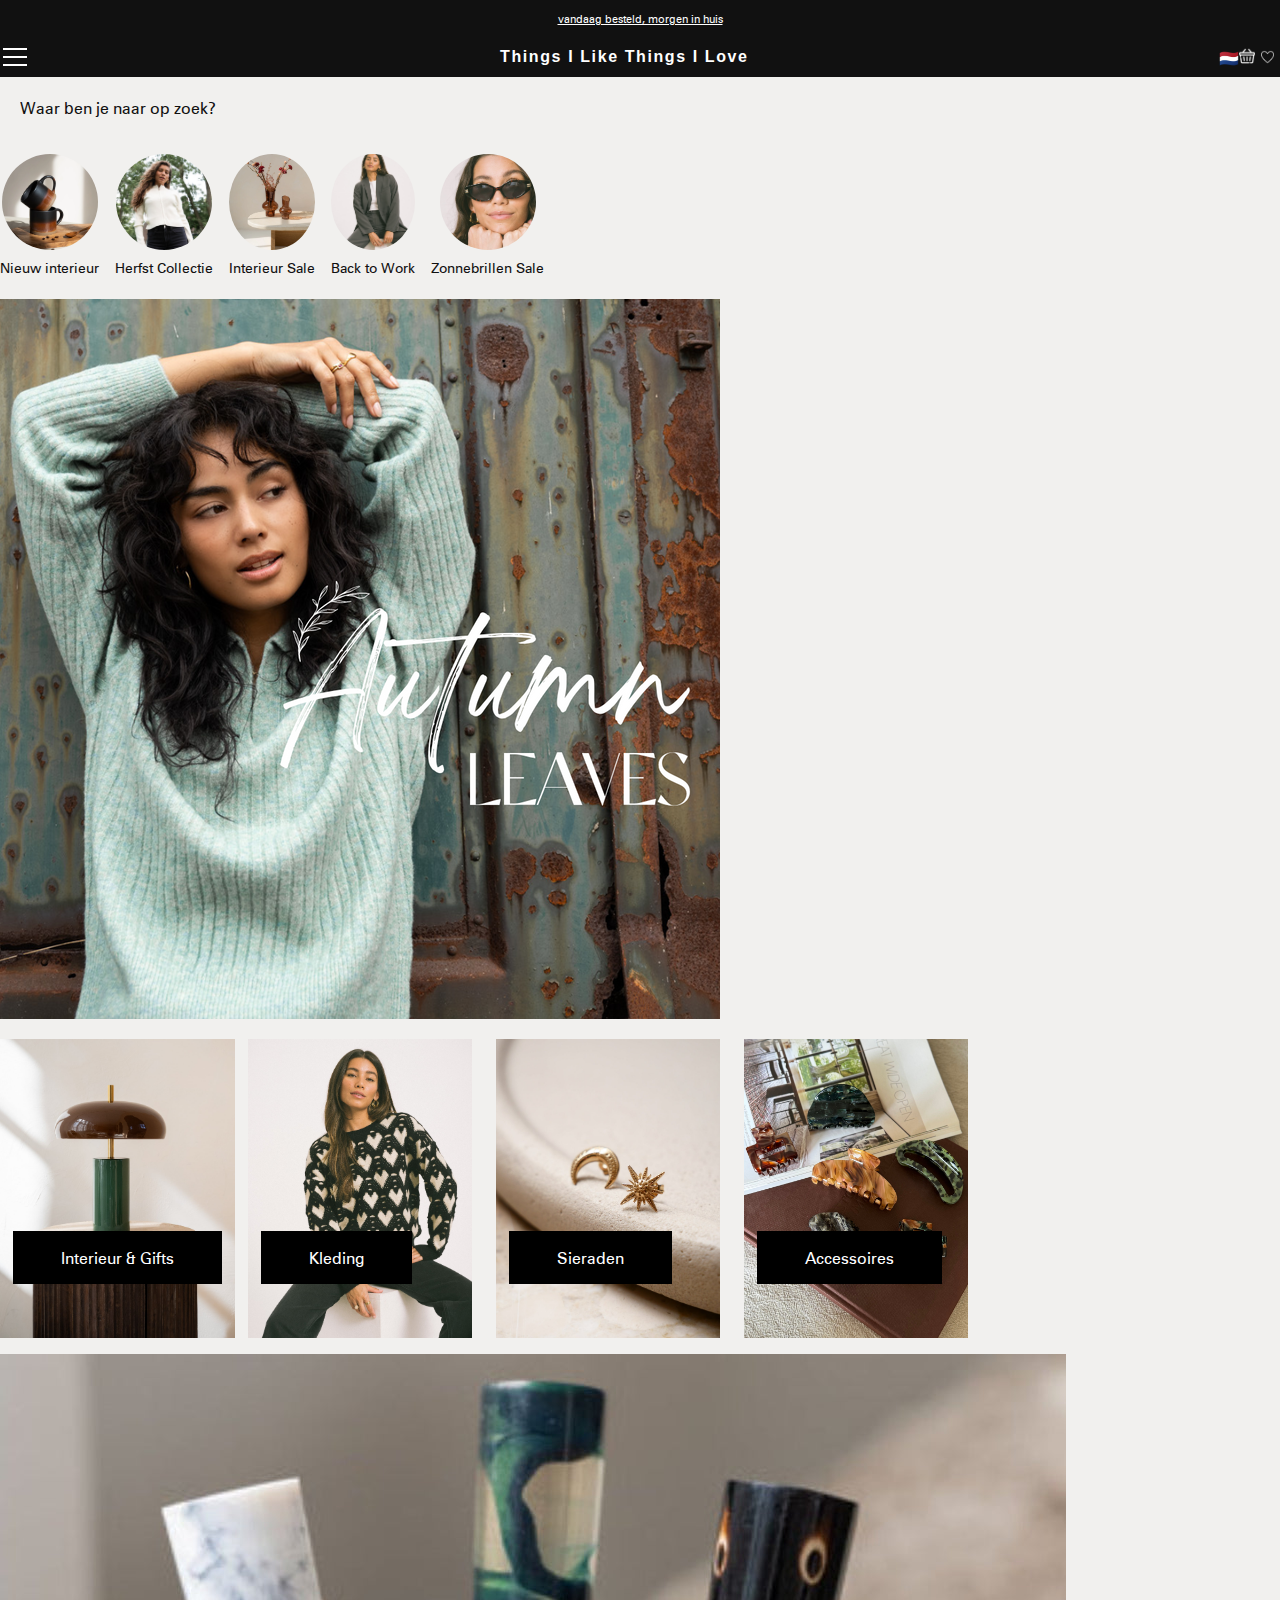
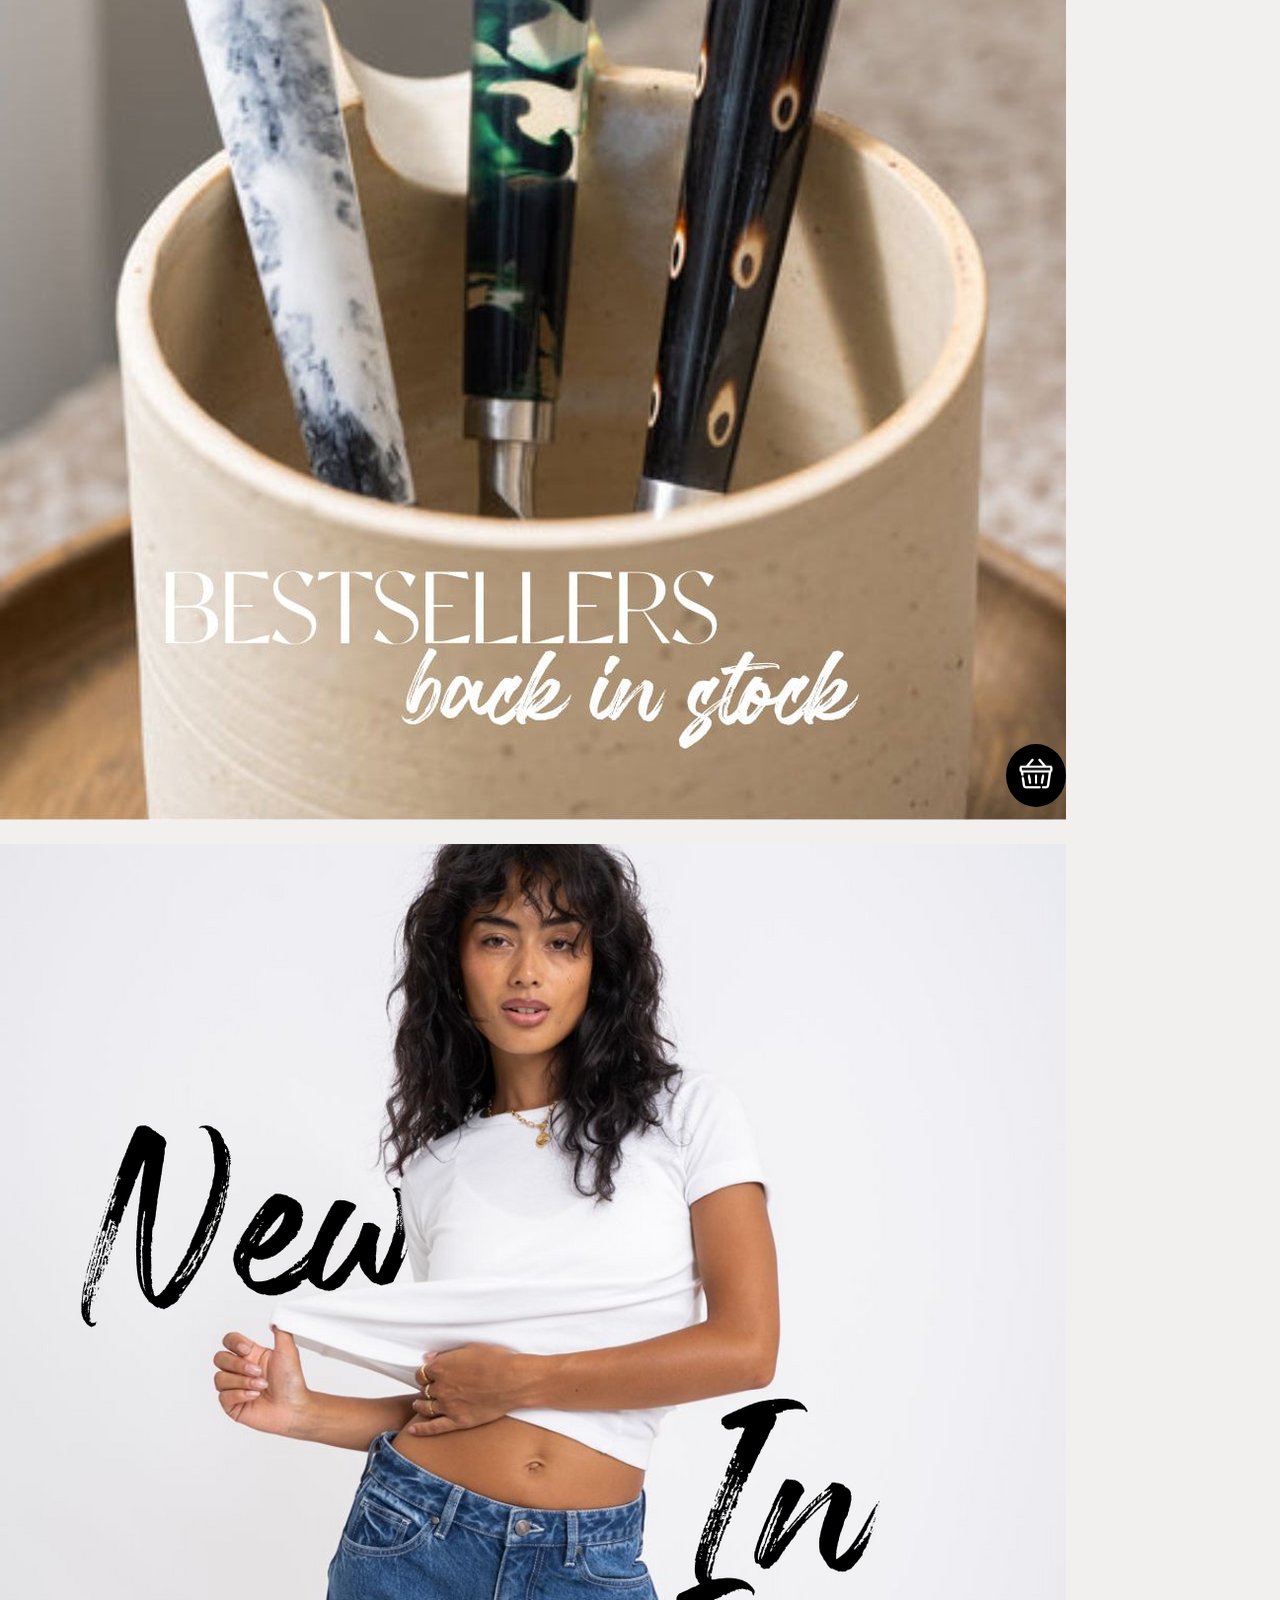
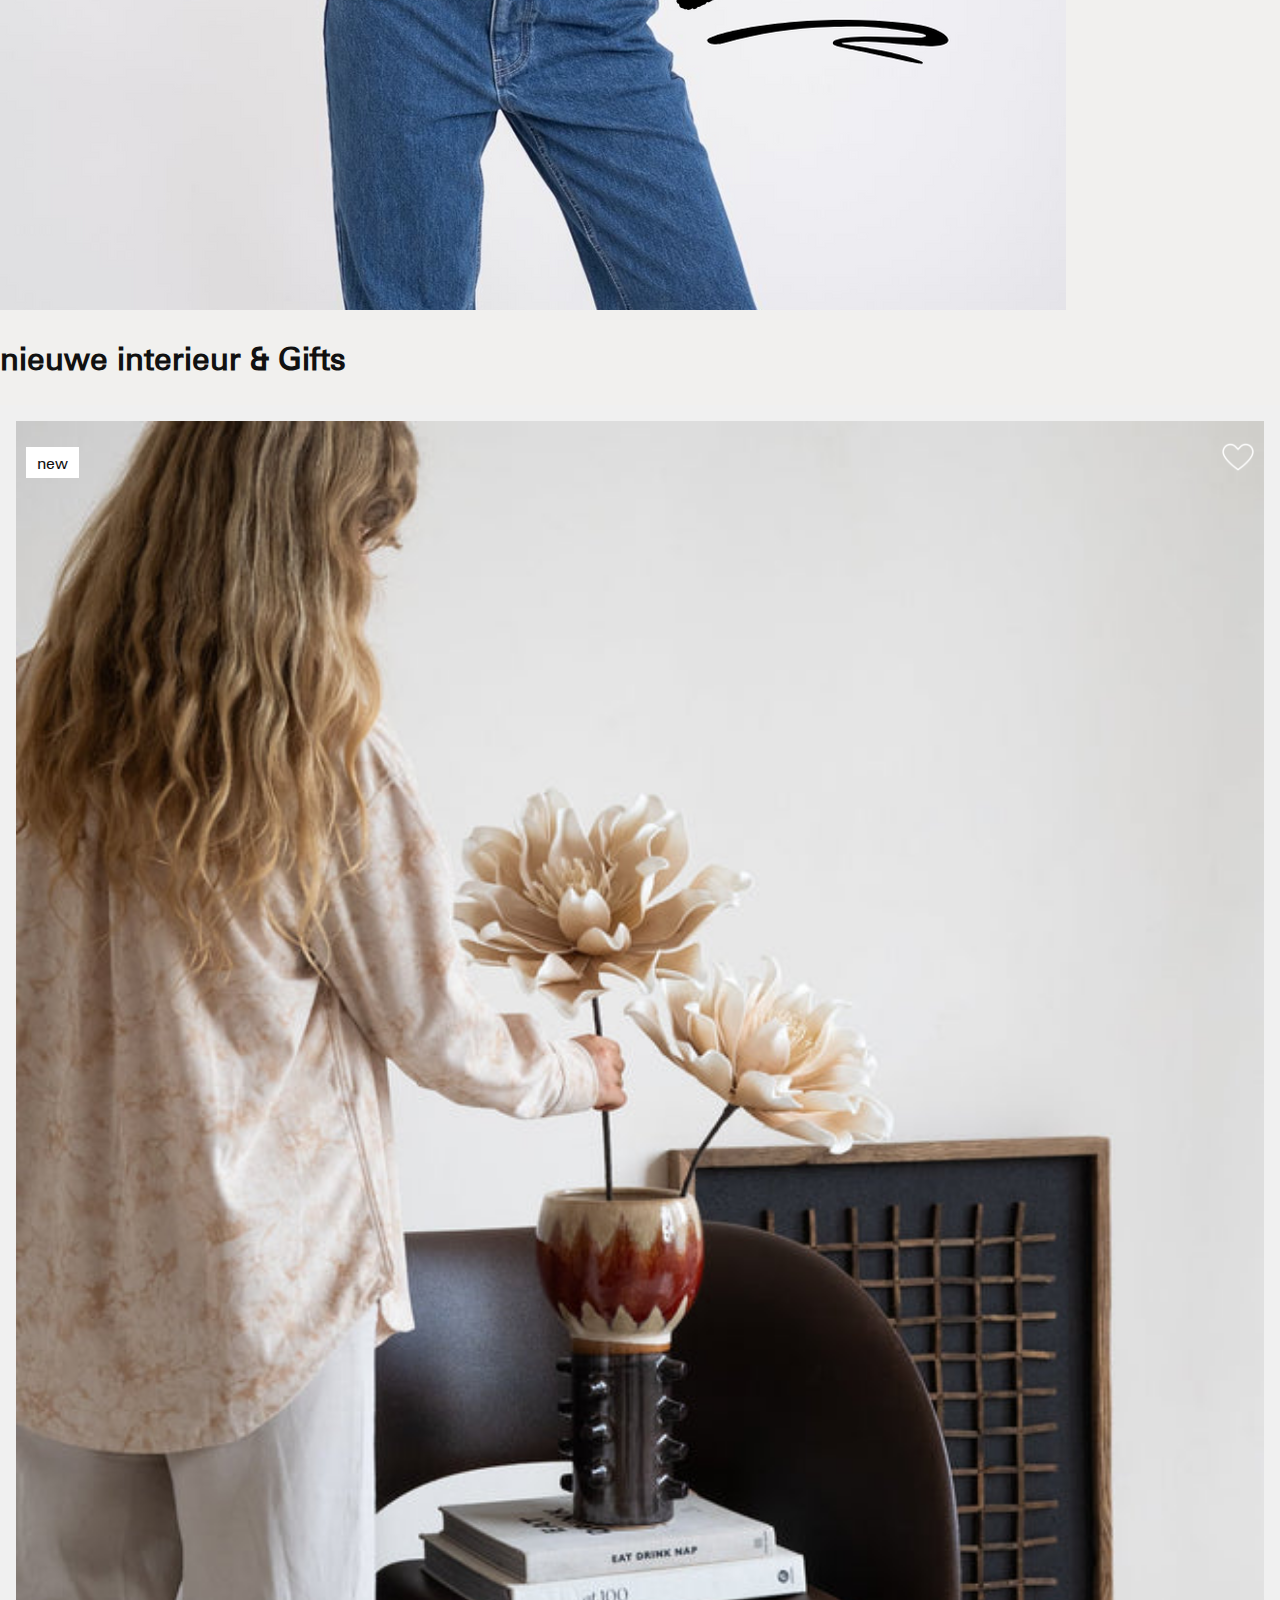
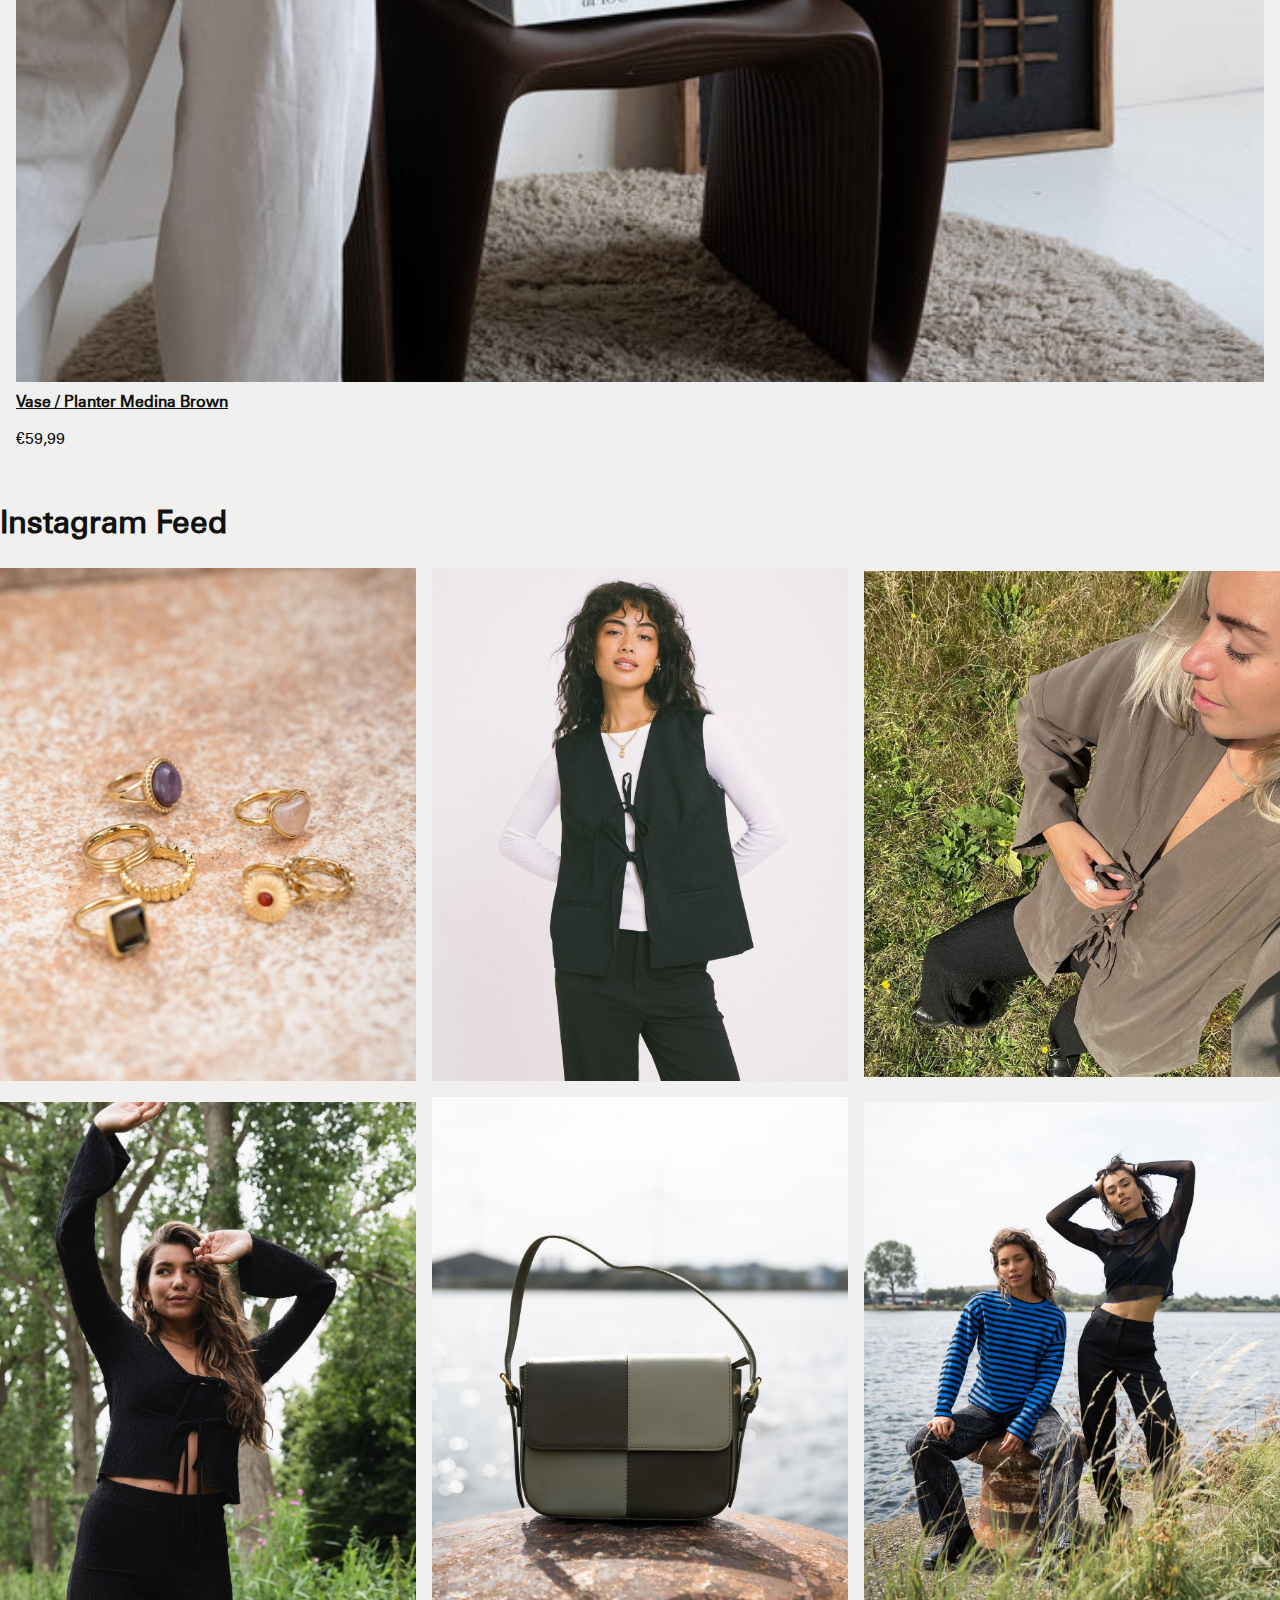
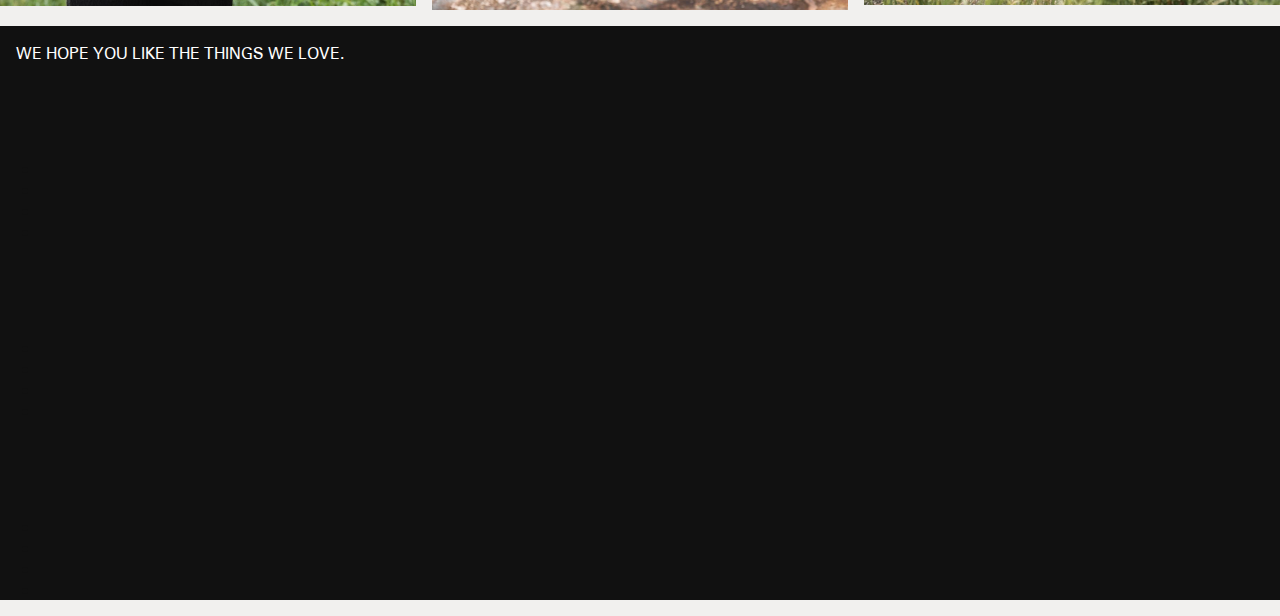
==== commit ff46ed2c: "veranderingen home pagina" ====
--- a/index.html
+++ b/index.html
@@ -45,7 +45,7 @@
 		<search>
 			<label for="search">zoeken</label>
 			<input id="search" type="search" placeholder="Waar ben je naar op zoek?">
-			<button aria-label="zoeken"><img src="" alt=""></button>
+			<button aria-label="zoeken"><img src="" alt=""></button>   		<!-- img toevoegen -->
 		</search>
 
 		<nav>
@@ -58,11 +58,11 @@
 					</select>
 				</li>
 				<li><a href="#">
-					<img src="images/iconen/winkelmandje.svg" alt="Winkelmandje">
+					<img src="images/iconen/winkelmandjewit.png" alt="Winkelmandje">
 				</a></li>
 
 				<li><button href="#">
-					<img src="images/iconen/hartje.svg" alt="Wishlist">
+					<img src="images/iconen/hartjewit.png" alt="Wishlist">
 				</button></li>
 			
 			</ul>
@@ -78,23 +78,23 @@
 		<section>
 			<ul>
 				<li>
-					<img src="images/bolletjes/nieuwinterieur.jpg" alt="Nieuw Interieur">
+					<img src="images/bolletjes/nieuwinterieur.jpg" alt="Twee blauw bruine mokjes op elkaar gestapeld ">
 					<p>Nieuw interieur</p>
 				</li>
 				<li>
-					<img src="images/bolletjes/fallcollection.jpg" alt="Herfst Collectie">
+					<img src="images/bolletjes/fallcollection.jpg" alt="Model met een wit vestje">
 					<p>Herfst Collectie</p>
 				</li>
 				<li>
-					<img src="images/bolletjes/interieursale.jpg" alt="Interieur Sale">
+					<img src="images/bolletjes/interieursale.jpg" alt="Tafeltje met twee bruine vazen">
 					<p>Interieur Sale</p>
 				</li>
 				<li>
-					<img src="images/bolletjes/backtowork.jpg" alt="Back to Work">
+					<img src="images/bolletjes/backtowork.jpg" alt="Zittend model met een grijs pak aan">
 					<p>Back to Work</p>
 				</li>
 				<li>
-					<img src="images/bolletjes/zonnebrillensale.jpg" alt="Zonnebrillen Sale">
+					<img src="images/bolletjes/zonnebrillensale.jpg" alt="Model met een donkere zonnebril op">
 					<p>Zonnebrillen Sale</p>
 				</li>
 			</ul>
@@ -102,7 +102,7 @@
 
 
 
-		<img src="images/banner/bannerautumnleavesvierkant.png" alt="hoofdbanner website">
+		<img src="images/banner/bannerautumnleavesvierkant.png" alt="foto van een model met een mint groene trui, op de afbeelding staat Autumn Leaves">
 		<!--Schaalbaar maken, dit is 1080x1080px voor mobiel, voor desktop is er een bredere banner-->
 
 		<section>
@@ -112,25 +112,25 @@
 			<ul>
 				<li>
 			  		<h3>Interieur & Cadeaus</h2>
-			  		<img src="images/categorien/interieurcategorie.jpg" alt="Interieur & Gifts">
+			  		<img src="images/categorien/interieurcategorie.jpg" alt="Lamp in bruine en groene kleur op een tafeltje">
 			  		<a href="#">Interieur & Gifts</a>
 				</li>
 
 				<li>
 			  		<h3>Kleding</h3>
-			  		<img src="images/categorien/kledingcategorie.jpg" alt="Kleding">
+			  		<img src="images/categorien/kledingcategorie.jpg" alt="Model met een zwarte trui met beige hartjes">
 			  		<a href="#">Kleding</a>
 				</li>
 
 				<li>
 			  		<h3>Sieraden</h2>
-			  		<img src="images/categorien/sieradencategorie.jpg" alt="Sieraden">
+			  		<img src="images/categorien/sieradencategorie.jpg" alt="Stud oorbellen in de vorm van een maantje en sterretje">
 			  		<a href="#">Sieraden</a>
 				</li>
 
 				<li>
 			  		<h3>Accessoires</h2>
-			  		<img src="images/categorien/accessoirescategorie.jpg" alt="Accessoires">
+			  		<img src="images/categorien/accessoirescategorie.jpg" alt="Verschillende haarclipjes die liggen op een tijdschrift">
 			  		<a href="#">Accessoires</a>
 				</li>
 			</ul>
@@ -138,20 +138,25 @@
 		</section>
 
 		<section>
-			<img src="images/mini banners/newinbanner.png" alt="banner new in">  
-			<img src="images/mini banners/ bestsellersbanner.jpg" alt="banner bestsellers">
-			<button><img src="images/iconen/winkelmandje.svg" alt="winkelmandje"></button>
+			<img src="images/mini banners/newinbanner.png" alt="model met een blauwe jeans en wit shirt op de afbeelding staat: new in">  
+			<img src="images/mini banners/ bestsellersbanner.jpg" alt="kaasmesjes in een bakje, op de afbeelding staat bestsellers back in stock">
+			<button><img src="images/iconen/winkelmandjewit.png" alt="winkelmandje"></button>
 		</section>
 
 		<section> 
 			<h2>nieuwe interieur & Gifts</h2>
 
 			<section>
-				<a href="">Vase / Planter Medina Brown</a>
-				<p>€59,99</p>
-				<p>new</p>
-				<img src="images/iconen/hartje.svg" alt="wishlist hartje">
-				<img src="images/index/vaseplantermedina.jpg" alt="vase planter medina brown">
+				<ul>
+					<li>
+						<a href="">Vase / Planter Medina Brown</a>
+						<p>€59,99</p>
+						<p>new</p>
+						<img src="images/iconen/hartjewit.png" alt="wishlist hartje">
+						<img src="images/index/vaseplantermedina.jpg" alt="Bruine vaas op een tafeltje, model zet er een bloem in">
+					</li>		
+				</ul>
+				  <!-- 2 kolommen, 1fr & 2 max content -->
 			</section>
 
 			<!-- nog extra producten toevoegen -->
@@ -160,38 +165,46 @@
 
 		<section>
 
-			<h2>Instagram Feed</h2>
-
-			<img src="images/instagram feed/insta1.jpg" alt="verschillende gouden ringen">
-			<a href="#" aria-hidden="true">
-				<img src="" alt=""/>
-			</a>
-			
-			<img src="images/instagram feed/insta2.jpg" alt="model met zwart gilet met strikjes">
-			<a href="#" aria-hidden="true"></a>
-				<img src="" alt=""/>
-			</a>
-
-			<img src="images/instagram feed/insta3.jpg" alt="model met leger groene kimono">
-			<a href="#" aria-hidden="true"></a>
-				<img src="images/iconen/instagram.svg" alt="Instagram logo"/>
-			</a>
-
-			<img src="images/instagram feed/insta4.jpg" alt="model met zwarte top met strikjes">
-			<a href="#" aria-hidden="true"></a>
-			<img src="images/iconen/instagram.svg" alt="Instagram logo"/>
-			</a>
-
-			<img src="images/instagram feed/insta5.jpg" alt="tasje met blokkenpatroon in beige en groen">
-			<a href="#" aria-hidden="true"></a>
-			<img src="images/iconen/instagram.svg" alt="Instagram logo"/>
-			</a>
-
-			<img src="images/instagram feed/insta6.jpg" alt="twee modellen, linker model heeft een gestreepte trui, rechter model heeft een topje van mesh aan. ">
-			<a href="#" aria-hidden="true"></a>
-			<img src="images/iconen/instagram.svg" alt="Instagram logo"/>
-			</a>
-
+				<h2>Instagram Feed</h2>
+
+			<ul>
+				<li>	
+					<img src="images/instagram feed/insta1.jpg" alt="verschillende gouden ringen">
+					<a href="#" aria-hidden="true">
+						<img src="images/iconen/intagram wit.png" alt="Instagram logo"/>
+					</a>
+				</li>	
+				<li>
+					<img src="images/instagram feed/insta2.jpg" alt="model met zwart gilet met strikjes">
+					<a href="#" aria-hidden="true">
+						<img src="images/iconen/intagram wit.png" alt="Instagram logo"/>
+					</a>
+				</li>
+				<li>	
+					<img src="images/instagram feed/insta3.jpg" alt="model met leger groene kimono">
+					<a href="#" aria-hidden="true">
+						<img src="images/iconen/intagram wit.png" alt="Instagram logo"/>
+					</a>
+				</li>	
+				<li>
+					<img src="images/instagram feed/insta4.jpg" alt="model met zwarte top met strikjes">
+					<a href="#" aria-hidden="true">
+					<img src="images/iconen/intagram wit.png" alt="Instagram logo"/>
+					</a>
+				</li>	
+				<li>
+					<img src="images/instagram feed/insta5.jpg" alt="tasje met blokkenpatroon in beige en groen">
+					<a href="#" aria-hidden="true">
+					<img src="images/iconen/intagram wit.png" alt="Instagram logo"/>
+					</a>
+				</li>
+				<li>
+					<img src="images/instagram feed/insta6.jpg" alt="twee modellen, linker model heeft een gestreepte trui, rechter model heeft een topje van mesh aan. ">
+					<a href="#" aria-hidden="true">
+					<img src="images/iconen/intagram wit.png" alt="Instagram logo"/>
+					</a>
+				</li>
+			</ul>
 		</section>
 
 	</main>
@@ -199,12 +212,16 @@
 	<footer>
 		<p>We hope you like the Things we Love.</p>
 
-		<ul>
-			<li><a href="">Instagram</a></li>
-			<li><a href="">Pinterest</a></li>
-			<li><a href="">Tiktok</a></li>
-			<li><a href="">Facebook</a></li>
-		</ul>
+
+		<nav>
+			<h2>social media links</h2>
+			<ul>
+				<li><a href="#">Instagram</a></li>
+				<li><a href="#">Pinterest</a></li>
+				<li><a href="#">Tiktok</a></li>
+				<li><a href="#">Facebook</a></li>
+			</ul>
+		</nav>
 
 		<nav>
 			<H2>Help & info</H2>
@@ -215,7 +232,9 @@
 			  <li><a href="#">Contact</a></li>
 			  <li><a href="#">Reviews</a></li>
 			</ul>
-
+		</nav>
+
+		<nav>
 			<H2>Over TILTIL</H2>
 
 			<ul>
@@ -226,7 +245,6 @@
 			</ul>
 		</nav>
 
-
 	</footer>
 
 	<script defer src="scripts/script.js"></script>
--- a/styles/style.css
+++ b/styles/style.css
@@ -86,7 +86,7 @@
   appearance: none;
   background-color: transparent;
   border: none;
-  font-size: 1.5em;
+  font-size: 1em;
 }
 
 
@@ -138,6 +138,12 @@
   inset: 0;
   background-color: #000;
   transform: translateX(-100%);
+}
+
+header nav li button {
+  cursor: pointer;   
+  border: none;      
+  background-color: transparent; 
 }
 
 /* Search bar styling */
@@ -186,14 +192,6 @@
   color: var(--color-text); 
 }
 
-header search button::before {
-  /* content: '🔍'; */
-}
-
-header nav:nth-of-type(2) {
-
-}
-
 header nav:nth-of-type(2) ul {
   display: flex;
   padding: 0;
@@ -241,4 +239,42 @@
   border-bottom: none; /* Geen lijn onder het laatste item */
 }
 
-header nav:nth-of-ty+header nav:nth-of-type(1) a {
+  display: block; 
+  padding: 1em 0; 
+  color: #111; 
+  text-transform: uppercase; 
+  font-size: 1.2em; 
+}
+
+/* Animatie voor het menu */
+nav.toonMenu button span:nth-of-type(1) {
+  transform: rotate(45deg) translate(5px, 5px);
+}
+
+nav.toonMenu button span:nth-of-type(2) {
+  opacity: 0;
+}
+
+nav.toonMenu button span:nth-of-type(3) {
+  transform: rotate(-45deg) translate(5px, -5px);
+}
+
+
+header nav.toonMenu {
+  transform: translateX(0);
+}
+
+/*footer*/
+
+footer {
+  background-color: var(--color-header); 
+}
+
+footer p {
+  color: var(--color-heading-text);
+  text-transform: uppercase;
+  text-align: left;
+  padding-top: 1em;
+  padding-left: 1em;
+}
--- a/styles/styleindex.css
+++ b/styles/styleindex.css
@@ -1,33 +1,33 @@
 /* bolletjes */
 
-section:nth-of-type(1) ul {
+body > main > section:nth-of-type(1) ul {
   display: flex;
-  flex-wrap: nowrap; 
-  gap: 1rem; 
+  flex-wrap: nowrap;
+  gap: 1rem;
   padding: 0;
   margin-bottom: 0.5em;
-  margin-top: 1em; 
-  overflow-x: auto; 
-  white-space: nowrap; 
-}
-
-section:nth-of-type(1) li {
+  margin-top: 1em;
+  overflow-x: auto;
+  white-space: nowrap;
+}
+
+body > main > section:nth-of-type(1) li {
   display: flex;
   flex-direction: column;
   align-items: center;
-  max-width: 150px; 
-}
-
-section:nth-of-type(1) li img {
+  max-width: 150px;
+}
+
+body > main > section:nth-of-type(1) li img {
   width: 100%;
   height: auto;
-  max-width: 6em; 
-  max-height: 6em;  
-  object-fit: cover; 
+  max-width: 6em;
+  max-height: 6em;
+  object-fit: cover;
   border-radius: 50%;
 }
 
-section:nth-of-type(1) li p {
+body > main > section:nth-of-type(1) li p {
   margin-top: 0.5rem;
   font-size: 0.9rem;
   text-align: center;
@@ -39,7 +39,7 @@
     max-width: 100%;
     height: auto;
     margin-bottom: 0.5em;
-  }
+}
 
   /* tweede sectie met de categorien */
 
@@ -80,4 +80,214 @@
 
     grid-area: 1/1;
   }
-  +  
+  /* hulp gehad van Choice met het positioneren van de A boven de IMG */
+
+  section:nth-of-type(2) ul a {
+    background-color: #000;
+    color: white;
+    padding: 1em 3em 1em 3em;
+    display:block;
+    grid-area: 1/1;
+    align-self: start;
+    margin-top: 12em;
+    margin-left: 0.8em;
+    margin-right: 0.8em;
+    cursor: pointer;
+  }
+
+  section:nth-of-type(2) ul a:nth-of-type(1) {
+    width: max-content;
+  }
+
+  section:nth-of-type(2) ul li:hover a {
+    transform: scale(1.05);
+    text-decoration: underline;
+  }
+
+  section:nth-of-type(3) {
+    display: flex;
+    justify-content: space-between;
+    align-items: center;
+    gap: 1.5rem;
+    padding: 0;
+  }
+  
+  section:nth-of-type(3) img {
+    width: 100%;
+    height: auto;
+    object-fit: cover;
+  }
+  
+  section:nth-of-type(3) {
+    position: relative;
+    display: grid;
+  }
+  
+  section:nth-of-type(3) img:nth-of-type(2) {
+    grid-area: 1/1;
+    width: 100%; 
+    height: auto;
+    object-fit: cover;
+  }
+
+  /* banner met winkelmandje button */
+  
+  section:nth-of-type(3) button {
+    background-color: #000;
+    color: white;
+    padding: 1em;
+    border: none;
+    cursor: pointer;
+    display: block;
+    grid-area: 1/1;
+    align-self: end; 
+    justify-self: end;
+    margin-bottom: 1em;
+    border-radius: 50%;
+  }
+  
+  section:nth-of-type(3) button img {
+    width: 2.5em;
+    height: auto;
+    object-fit: contain;
+  }
+
+  section:nth-of-type(3) button:hover {
+    scale: 1.3;
+    transition: 0.3s; 
+    cursor: pointer;
+  }
+
+/* nieuwe interieur en gifts slider */
+
+/* section:nth-of-type(4) h2 { */
+ /* font-size: 1.5em; */
+
+/* Algemene styling voor de 4e section */
+section:nth-of-type(4) ul {
+  padding: 0;
+  list-style-type: none;
+  display: grid;
+  gap: 1rem;
+}
+
+section:nth-of-type(4) li {
+  display: grid;
+  grid-template-columns: 1fr max-content; /* Voor hartje en afbeelding */
+  grid-template-rows: auto auto 1fr; /* Voor naam, prijs, afbeelding */
+  background-color: #f0f0f0;
+  padding: 1rem;
+  align-items: start;
+  position: relative;
+}
+
+/* Style voor de productafbeelding */
+section:nth-of-type(4) li img:nth-of-type(2) {
+  grid-column: 1 / span 2;
+  grid-row: 1 / span 2;
+  width: 100%; 
+  height: auto;
+
+}
+
+/* Style voor de prijs */
+section:nth-of-type(4) li p:nth-of-type(1) {
+  grid-column: 1 / span 2;
+  grid-row: 4;
+  margin: 0.5rem 0;
+}
+
+/* Style voor de new-tag */
+section:nth-of-type(4) li p:nth-of-type(2) {
+  grid-column: 1;
+  grid-row: 1;
+  background-color: white;
+  padding: 0.3em 0.7em;
+  justify-self: start;
+  align-self: start;
+  position: absolute;
+  top: 10px;
+  left: 10px;
+}
+
+/* Style voor de productnaam */
+section:nth-of-type(4) li a {
+  grid-column: 1;
+  grid-row: 3;
+  text-decoration: underline;
+  font-weight: bold;
+  margin: 0.5rem 0;
+}
+
+/* Style voor de wishlist button met hartje */
+section:nth-of-type(4) li img:nth-of-type(1) {
+  width: 2em;
+  height: 2em;
+  position: absolute; /* Om hem rechtsboven te plaatsen */
+  justify-self: end;
+  align-self: end;
+  top: 10px;
+  right: 10px;
+  margin-top: 1.6em;
+  margin-right: 1em;
+}
+
+    
+  
+
+/* instagram feed */
+
+section:nth-of-type(5) ul {
+  margin: 0;
+  padding: 0;
+  list-style-type: none;
+  display: grid;
+  grid-template-columns: repeat(3, 1fr); 
+  gap: 1rem; 
+}
+
+section:nth-of-type(5) li {
+  display: grid;
+  place-items: center; 
+}
+
+section:nth-of-type(5) li img {
+  grid-area: 1 / 1; 
+  width: 100%; 
+}
+
+section:nth-of-type(5) li a {
+  grid-area: 1 / 1; 
+  
+  display: grid;
+  place-content: center;
+  width: 4em;
+  aspect-ratio: 1; 
+  background-color: black; 
+  border-radius: 50%;
+  
+  opacity: 0;
+  scale: 0.5; 
+  
+  transition: 0.3s; 
+}
+
+section:nth-of-type(5) li a img {
+  width: 2em; 
+  height: auto; 
+}
+
+section:nth-of-type(5) li:hover a {
+  opacity: 0.8;
+  scale: 1; /* knop wordt groter bij hover */
+}
+
+section:nth-of-type(5) li a:hover {
+  opacity: 1; /*zichtbaarheid van de knop bij hover */
+}
+
+section:nth-of-type(5) li a:focus-visible {
+  opacity: 1;
+  scale: 1; /* zelfde effect als hover voor toegankelijkheid */
+}
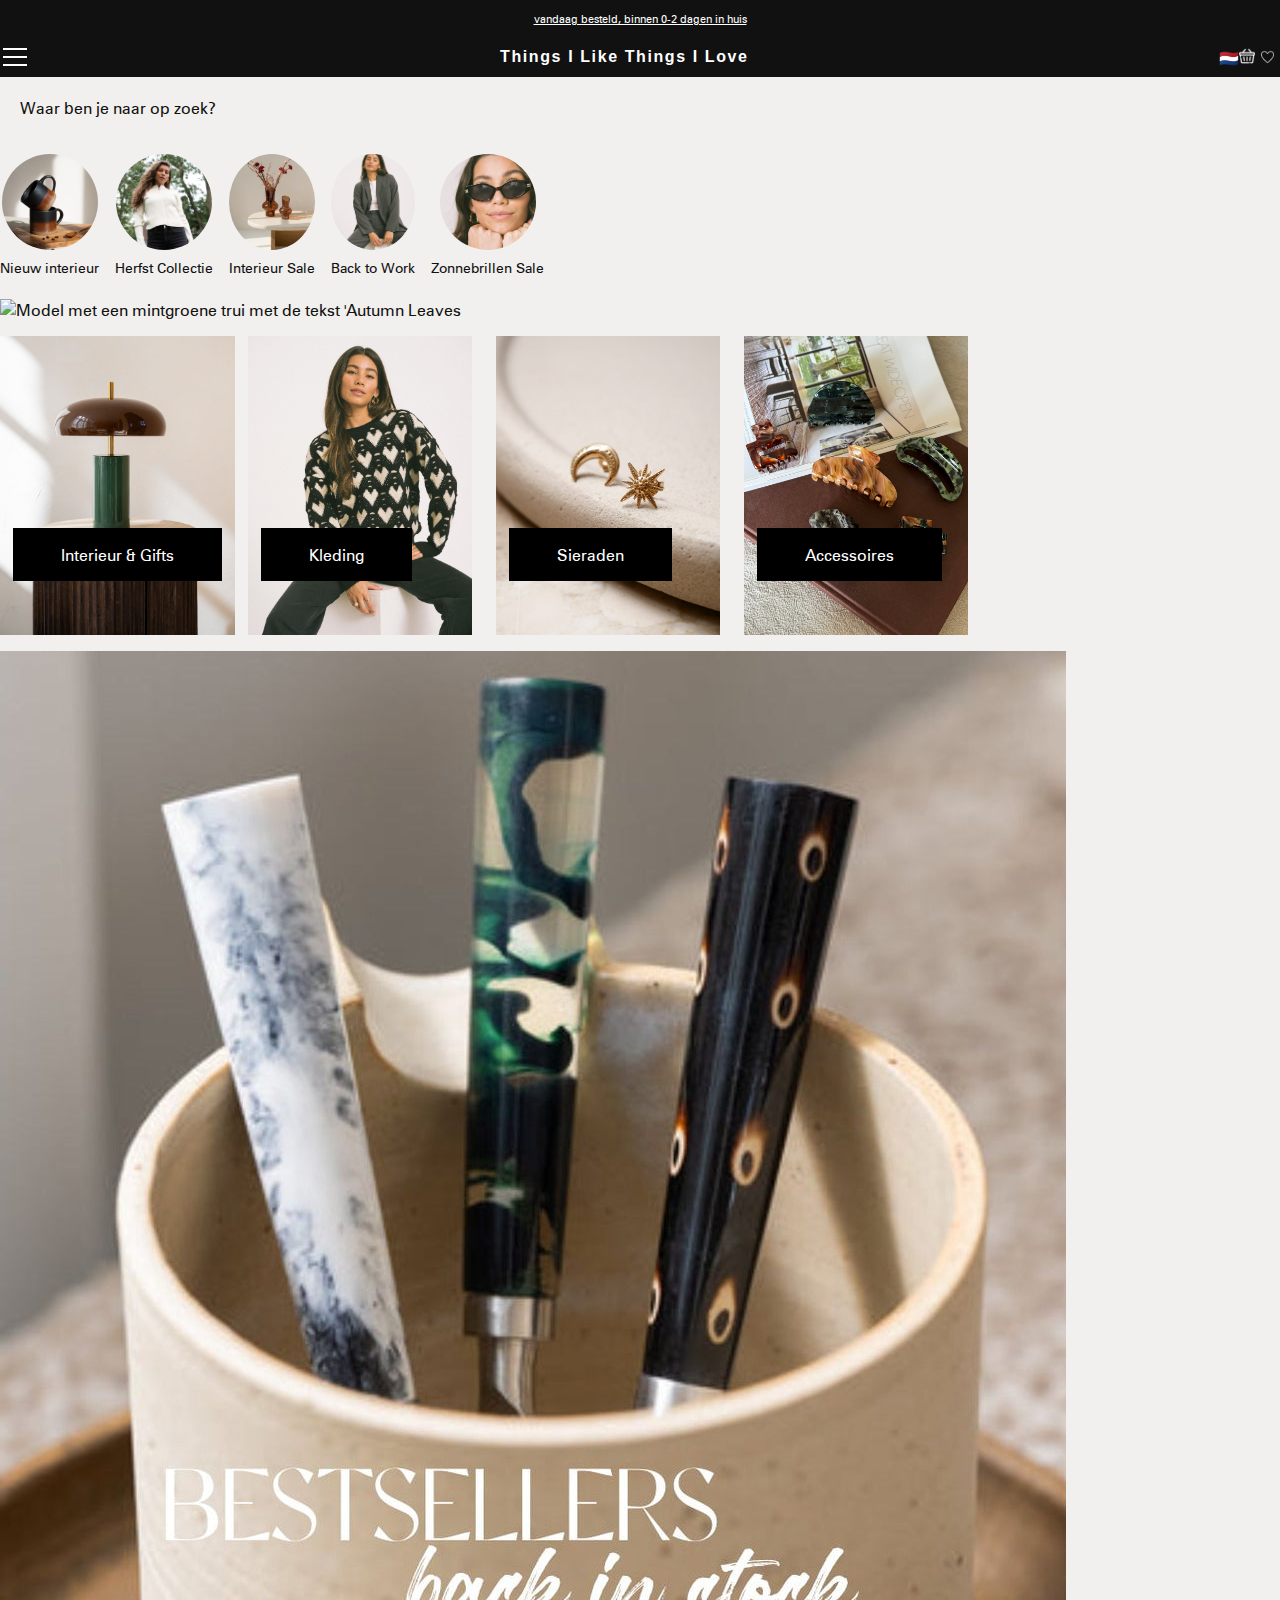
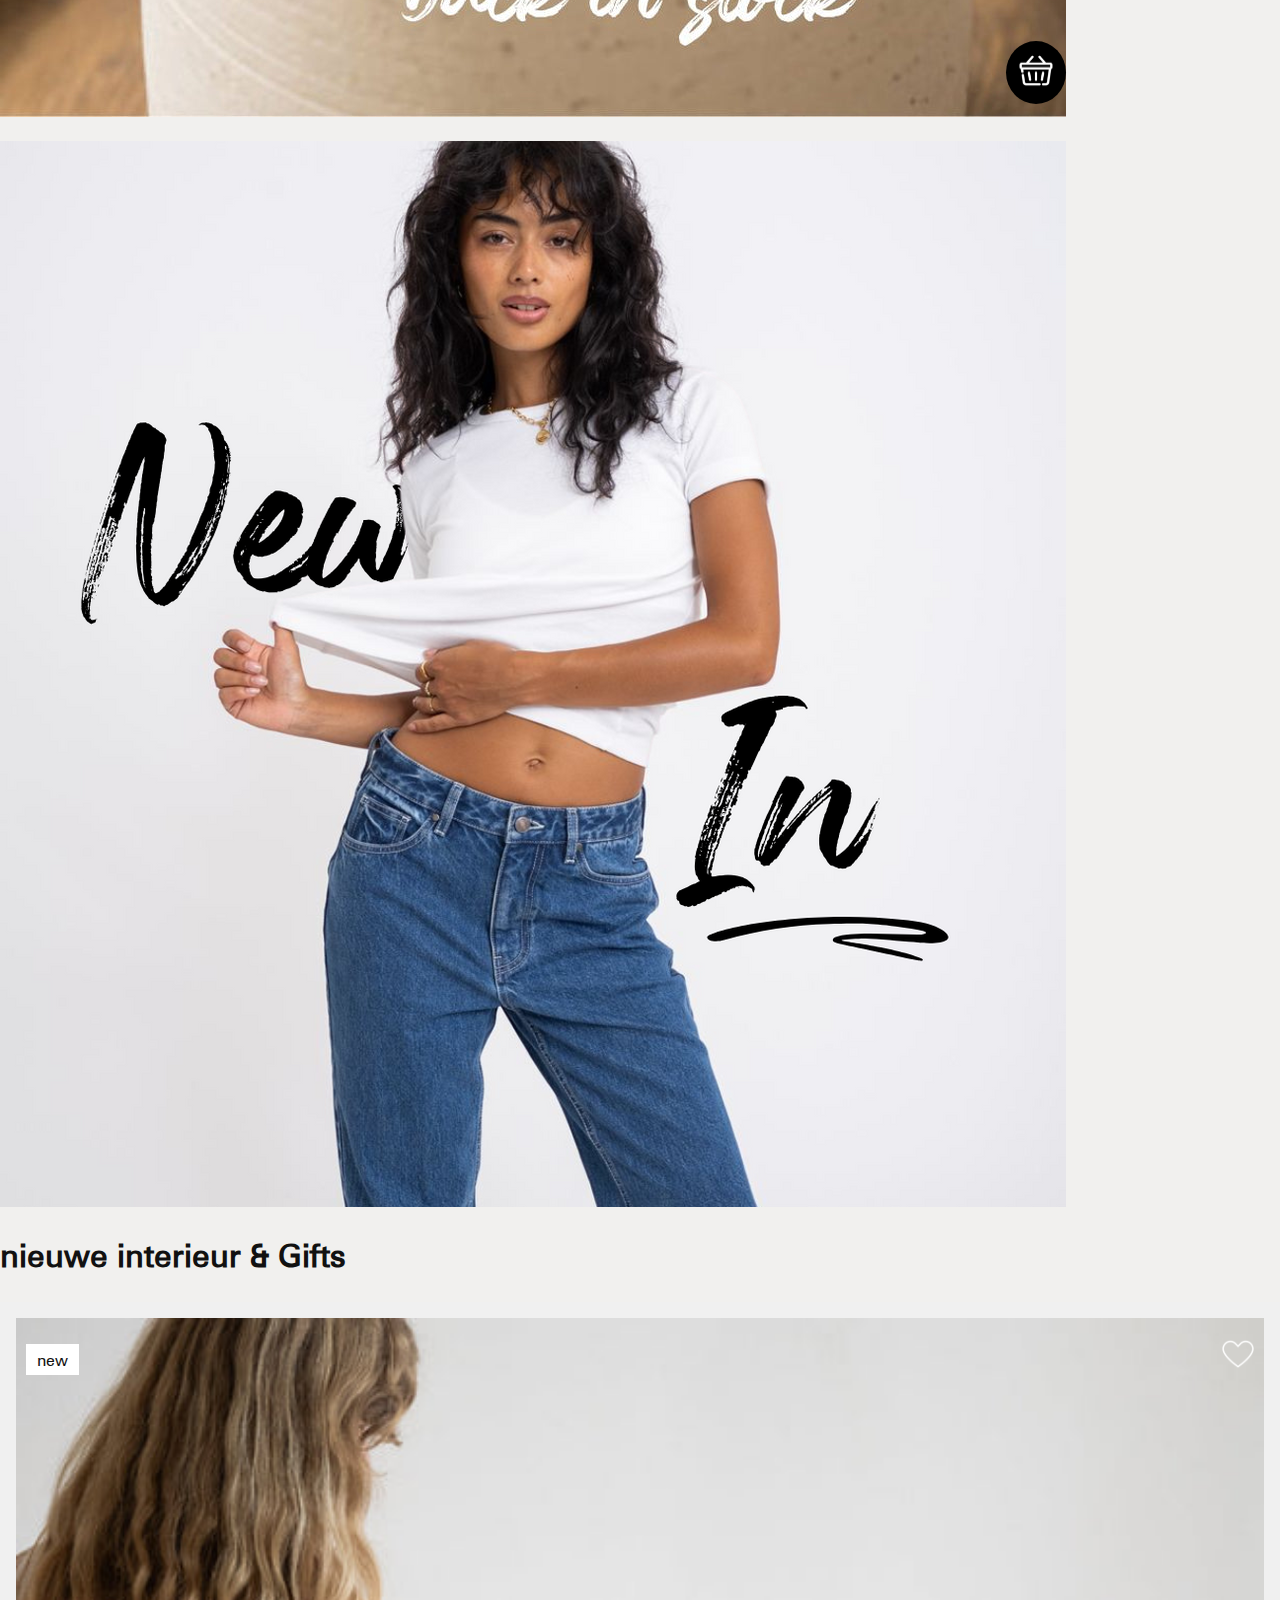
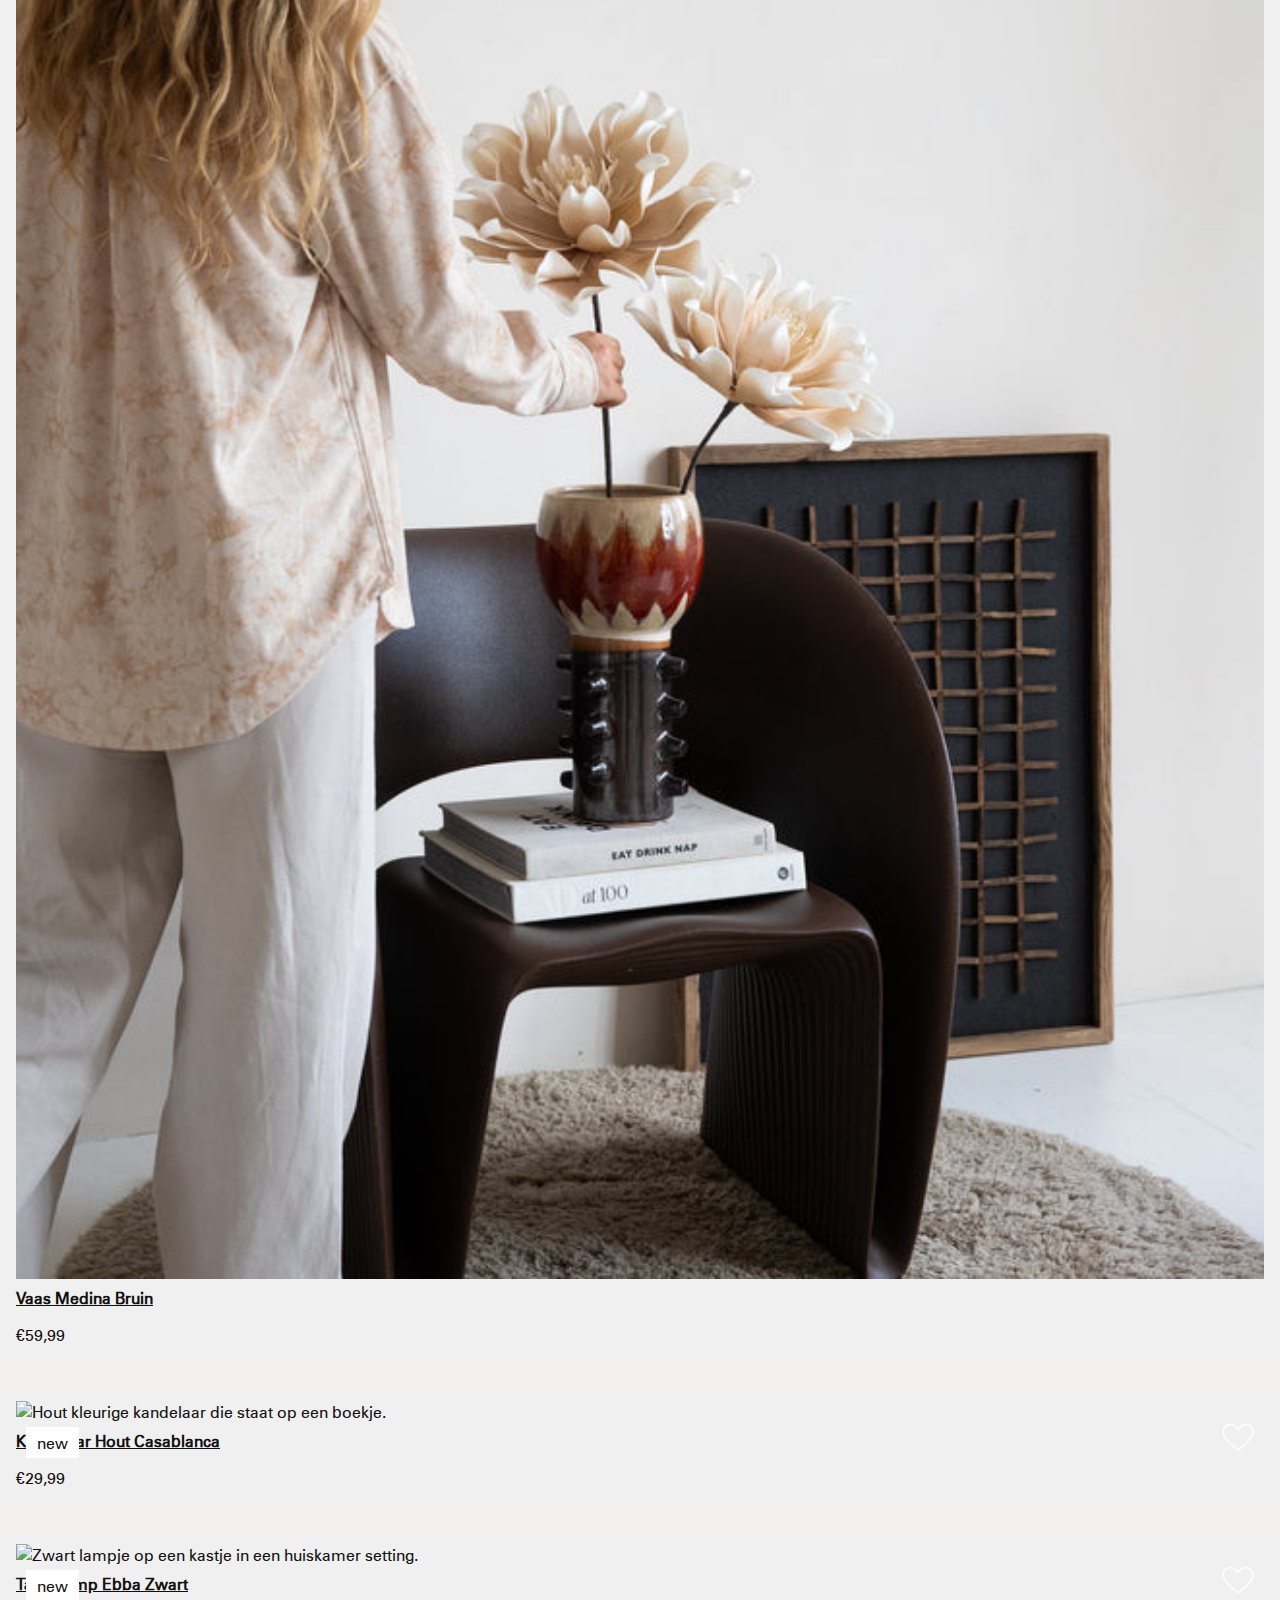
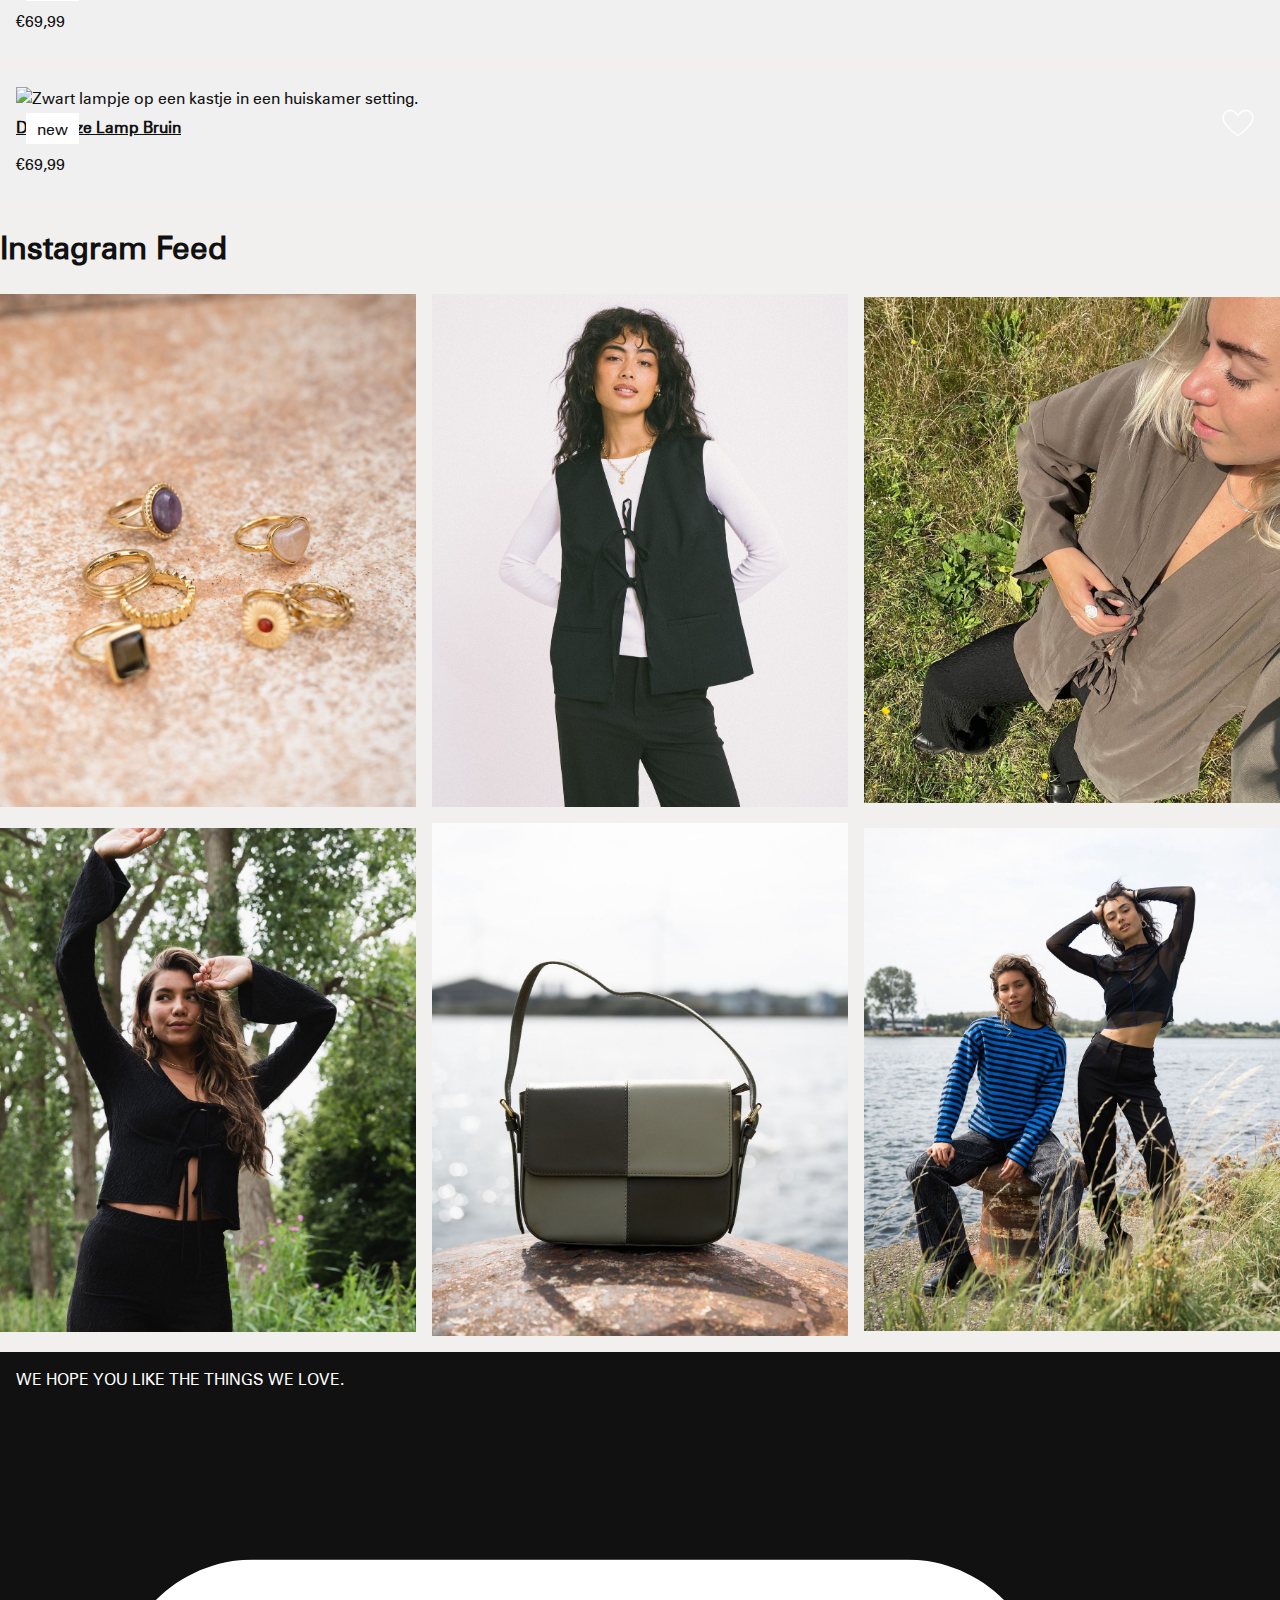
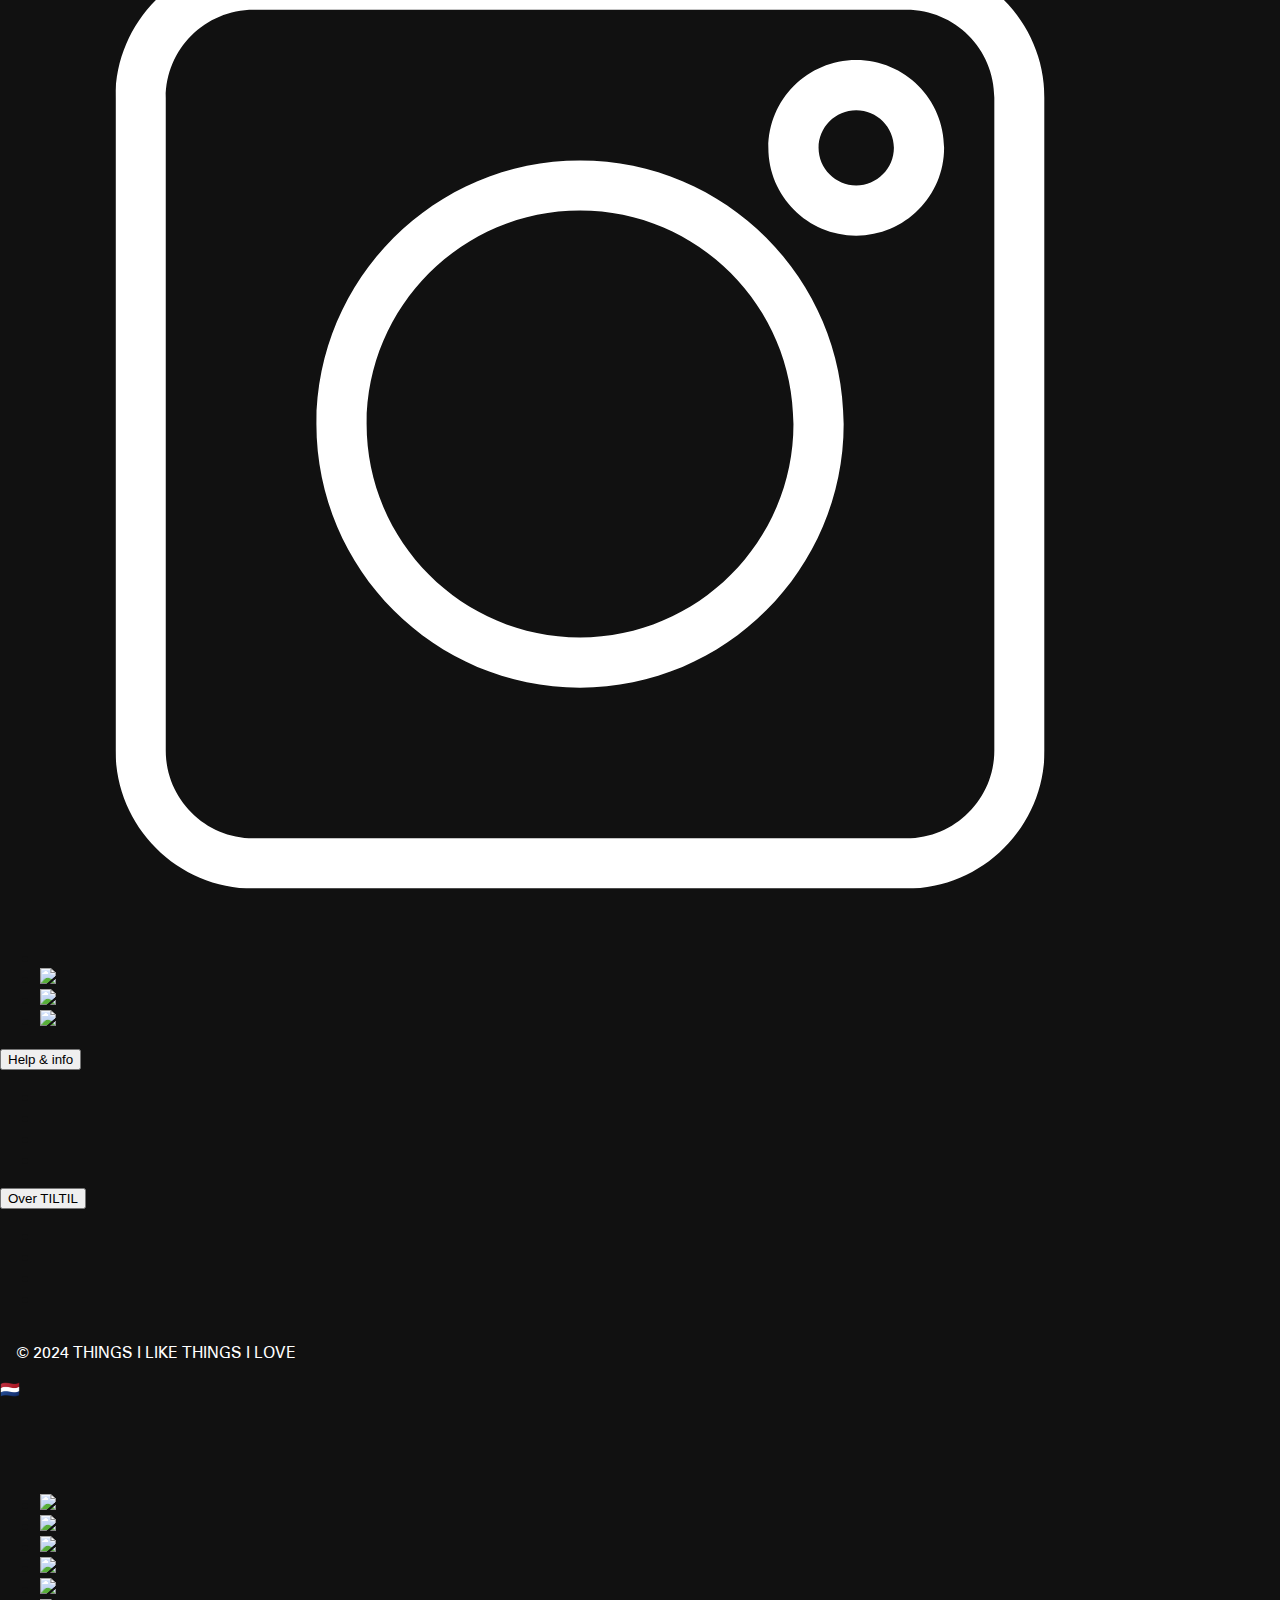
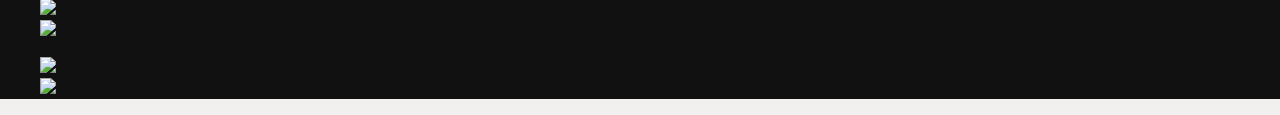
==== commit 92e225c1: "Add files via upload" ====
--- a/index.html
+++ b/index.html
@@ -68,8 +68,7 @@
 			</ul>
 		</nav>
 
-		<p>vandaag besteld, morgen in huis</p>
-		<!-- nog extra tekstjes toevoegen die steeds veranderen. -->
+		<p>vandaag besteld, binnen 0-2 dagen in huis</p>
 
 	</header>
 
@@ -100,10 +99,20 @@
 			</ul>
 		</section>
 
-
-
-		<img src="images/banner/bannerautumnleavesvierkant.png" alt="foto van een model met een mint groene trui, op de afbeelding staat Autumn Leaves">
-		<!--Schaalbaar maken, dit is 1080x1080px voor mobiel, voor desktop is er een bredere banner-->
+		<img src="images/banner/bannerautumnleavesbreed.png" alt="Model met een mintgroene trui met de tekst 'Autumn Leaves">
+
+		<!-- geprobeerd om de afbeelding te laten wisselen na 720px met picture tag, maar het werkt niet. ik denk dat het ligt aan de srcset. bron: https://www.reddit.com/r/HTML/comments/1c2xjok/media_queries_and_swapping_images_when_resizing/?tl=nl , https://medium.com/@woutervanderzee/responsive-images-with-srcset-and-sizes-fc434845e948 -->
+
+		<!-- <picture> -->
+			<!-- Afbeelding voor schermen breder dan 720px -->
+			<!-- <source media="(min-width: 720px)" srcset="images/banner/bannerautumnleavesbreed.png"> -->
+			
+			<!-- Afbeelding voor kleinere schermen -->
+			<!-- <img  -->
+				<!-- src="images/banner/bannerautumnleavesvierkant.png"  -->
+				<!-- alt="Model met een mintgroene trui met de tekst 'Autumn Leaves"> -->
+		<!-- </picture> -->
+
 
 		<section>
 		
@@ -149,17 +158,35 @@
 			<section>
 				<ul>
 					<li>
-						<a href="">Vase / Planter Medina Brown</a>
+						<a href="#">Vaas Medina Bruin</a>
 						<p>€59,99</p>
 						<p>new</p>
 						<img src="images/iconen/hartjewit.png" alt="wishlist hartje">
-						<img src="images/index/vaseplantermedina.jpg" alt="Bruine vaas op een tafeltje, model zet er een bloem in">
+						<img src="images/index/vaseplantermedina.jpg" alt="Bruine vaas op een tafeltje, model zet er een bloem in.">
+					</li>	
+					<li>
+						<a href="#">Kandelaar Hout Casablanca</a>
+						<p>€29,99</p>
+						<p>new</p>
+						<img src="images/iconen/hartjewit.png" alt="wishlist hartje">
+						<img src="images/index/candleholder-casablancawood.jpg" alt="Hout kleurige kandelaar die staat op een boekje.">
 					</li>		
+					<li>
+						<a href="#">Tafel Lamp Ebba Zwart</a>
+						<p>€69,99</p>
+						<p>new</p>
+						<img src="images/iconen/hartjewit.png" alt="wishlist hartje">
+						<img src="images/index/tablelam-ebba.jpg" alt="Zwart lampje op een kastje in een huiskamer setting.">
+					</li>	
+					<li>
+						<a href="#">Draadloze Lamp Bruin</a>
+						<p>€69,99</p>
+						<p>new</p>
+						<img src="images/iconen/hartjewit.png" alt="wishlist hartje">
+						<img src="images/index/tablelam-ebba.jpg" alt="Zwart lampje op een kastje in een huiskamer setting.">
+					</li>	
 				</ul>
-				  <!-- 2 kolommen, 1fr & 2 max content -->
 			</section>
-
-			<!-- nog extra producten toevoegen -->
 
 		</section>
 
@@ -216,34 +243,80 @@
 		<nav>
 			<h2>social media links</h2>
 			<ul>
-				<li><a href="#">Instagram</a></li>
-				<li><a href="#">Pinterest</a></li>
-				<li><a href="#">Tiktok</a></li>
-				<li><a href="#">Facebook</a></li>
-			</ul>
-		</nav>
-
-		<nav>
-			<H2>Help & info</H2>
-
-			<ul>
-			  <li><a href="#">Veelgestelde vragen</a></li>
-			  <li><a href="#">Retourneren</a></li>
-			  <li><a href="#">Contact</a></li>
-			  <li><a href="#">Reviews</a></li>
-			</ul>
-		</nav>
-
-		<nav>
-			<H2>Over TILTIL</H2>
-
-			<ul>
-			  <li><a href="#">Ons verhaal</a></li>
-			  <li><a href="#">Winkels</a></li>
-			  <li><a href="#">Vacatures</a></li>
-			  <li><a href="#">Studentenkorting</a></li>
-			</ul>
-		</nav>
+			  <li>
+				<a href="#">
+				  <img src="images/iconen/intagram wit.png" alt="Instagram logo">
+				</a>
+			  </li>
+			  <li>
+				<a href="#">
+				  <img src="images/iconen/pinterestwit.png" alt="Pinterest logo">
+				</a>
+			  </li>
+			  <li>
+				<a href="#">
+				  <img src="images/iconen/tiktokwit.png" alt="Tiktok logo">
+				</a>
+			  </li>
+			  <li>
+				<a href="#">
+				  <img src="images/iconen/facebookwit.png" alt="Facebook logo">
+				</a>
+			  </li>
+			</ul>
+		</nav>
+		  
+		  
+
+		<nav>
+			<button class="accordion">Help & info</button>
+			<div class="panel">
+			  <ul>
+				<li><a href="#">Veelgestelde vragen</a></li>
+				<li><a href="#">Retourneren</a></li>
+				<li><a href="#">Contact</a></li>
+				<li><a href="#">Reviews</a></li>
+			  </ul>
+			</div>
+		</nav>
+		  
+		<nav>
+			<button class="accordion">Over TILTIL</button>
+			<div class="panel">
+			  <ul>
+				<li><a href="#">Ons verhaal</a></li>
+				<li><a href="#">Winkels</a></li>
+				<li><a href="#">Vacatures</a></li>
+				<li><a href="#">Studentenkorting</a></li>
+			  </ul>
+			</div>
+		</nav>
+
+		<section>
+			<p>© 2024 Things I Like Things I Love </p>
+
+			<select>
+				<option value="🇳🇱">🇳🇱</option>
+				<option value="🇬🇧">🇬🇧</option>
+				<option value="🇩🇪">🇩🇪</option>
+			</select>
+
+			<h2>trustpilot en betaalmogelijkheden</h2>
+			<ul>
+				<li><img src="images/iconen/bancontact.png" alt="logo Bancontact"></li>
+				<li><img src="images/iconen/giropay.png" alt="logo Giropay"></li>
+				<li><img src="images/iconen/ideal.png" alt="logo Ideal"></li>
+				<li><img src="images/iconen/maestro.png" alt="logo Maestro"></li>
+				<li><img src="images/iconen/mastercard.png" alt="logo Mastercard"></li>
+				<li><img src="images/iconen/paypal.png" alt="logo Paypal"></li>
+				<li><img src="images/iconen/riverty.png" alt="logo Riverty"></li>
+			</ul>
+
+			<ul>
+				<li><img src="images/iconen/trustpilot.png" alt="logo Trustpilot"></li>
+				<li><img src="images/iconen/trustpilotsterren.png" alt="5 sterren van Trustpilot"></li>
+			</ul>
+		</section>
 
 	</footer>
 
